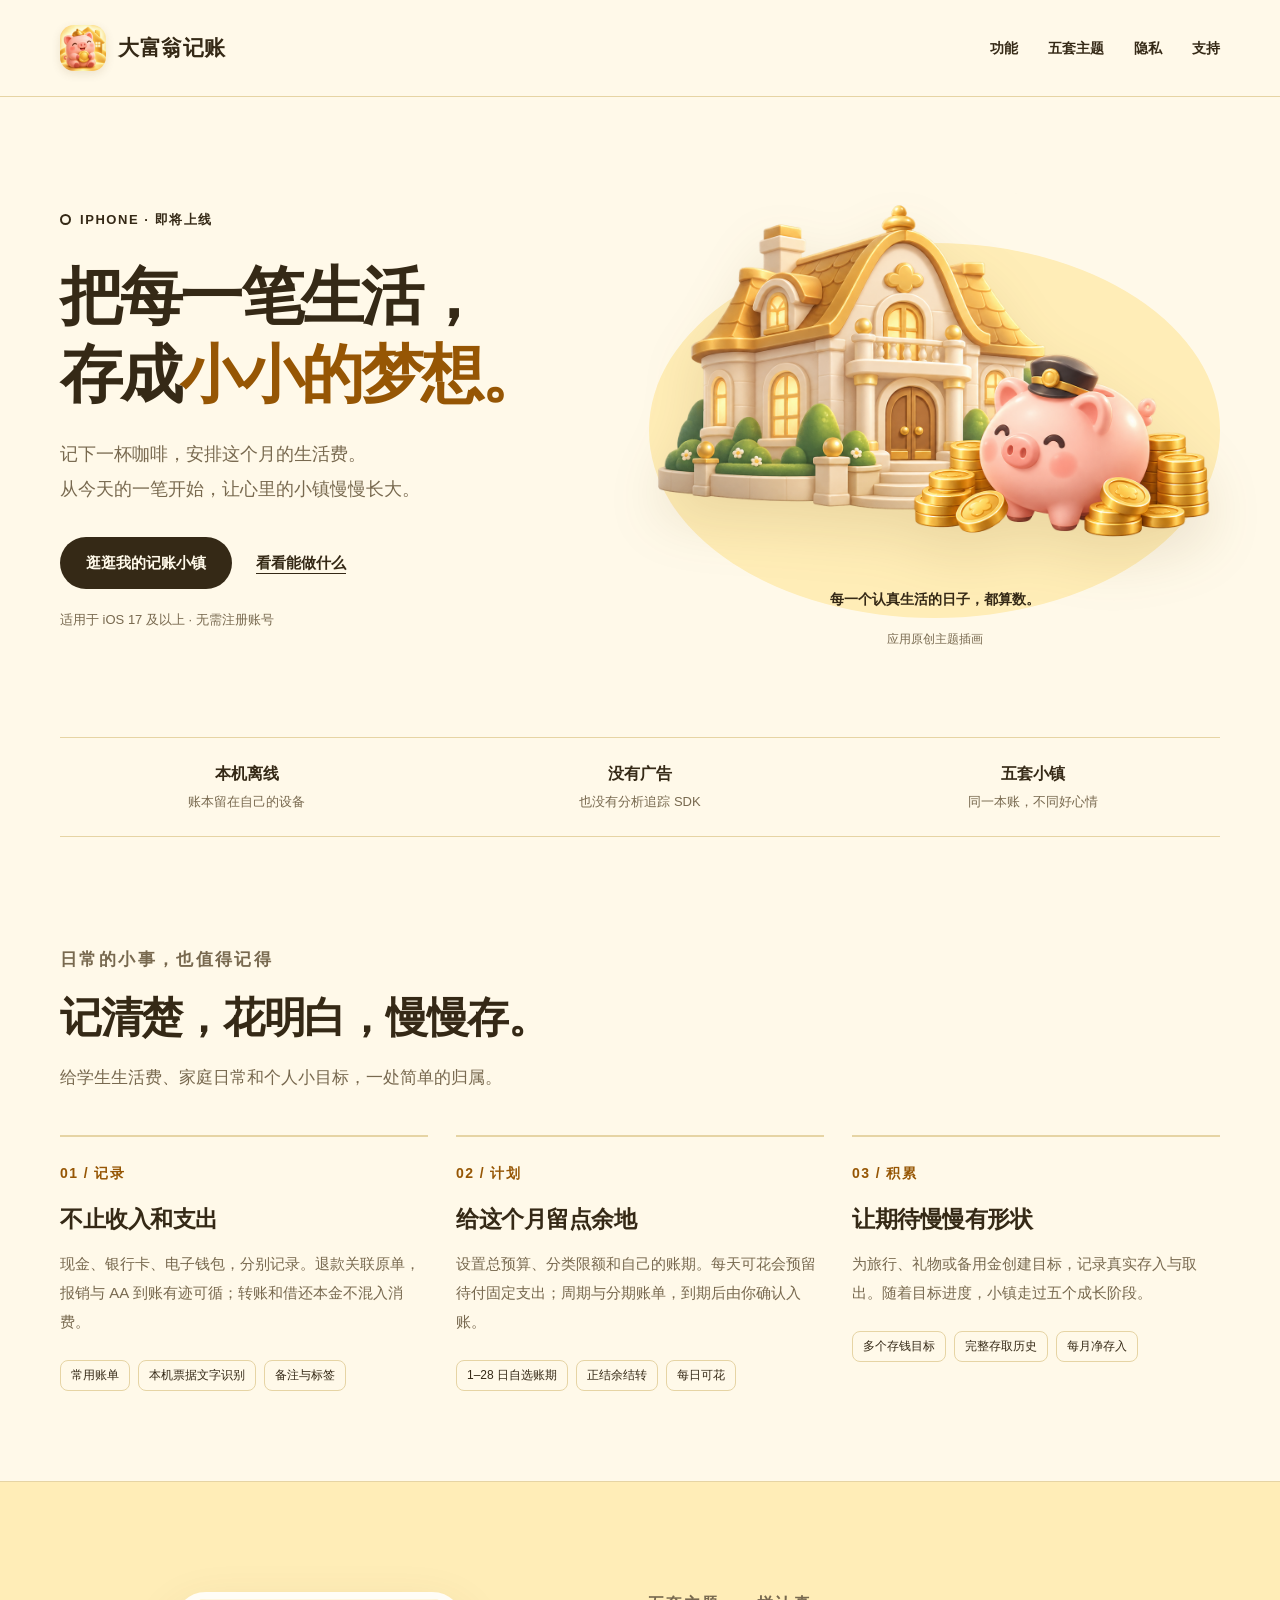
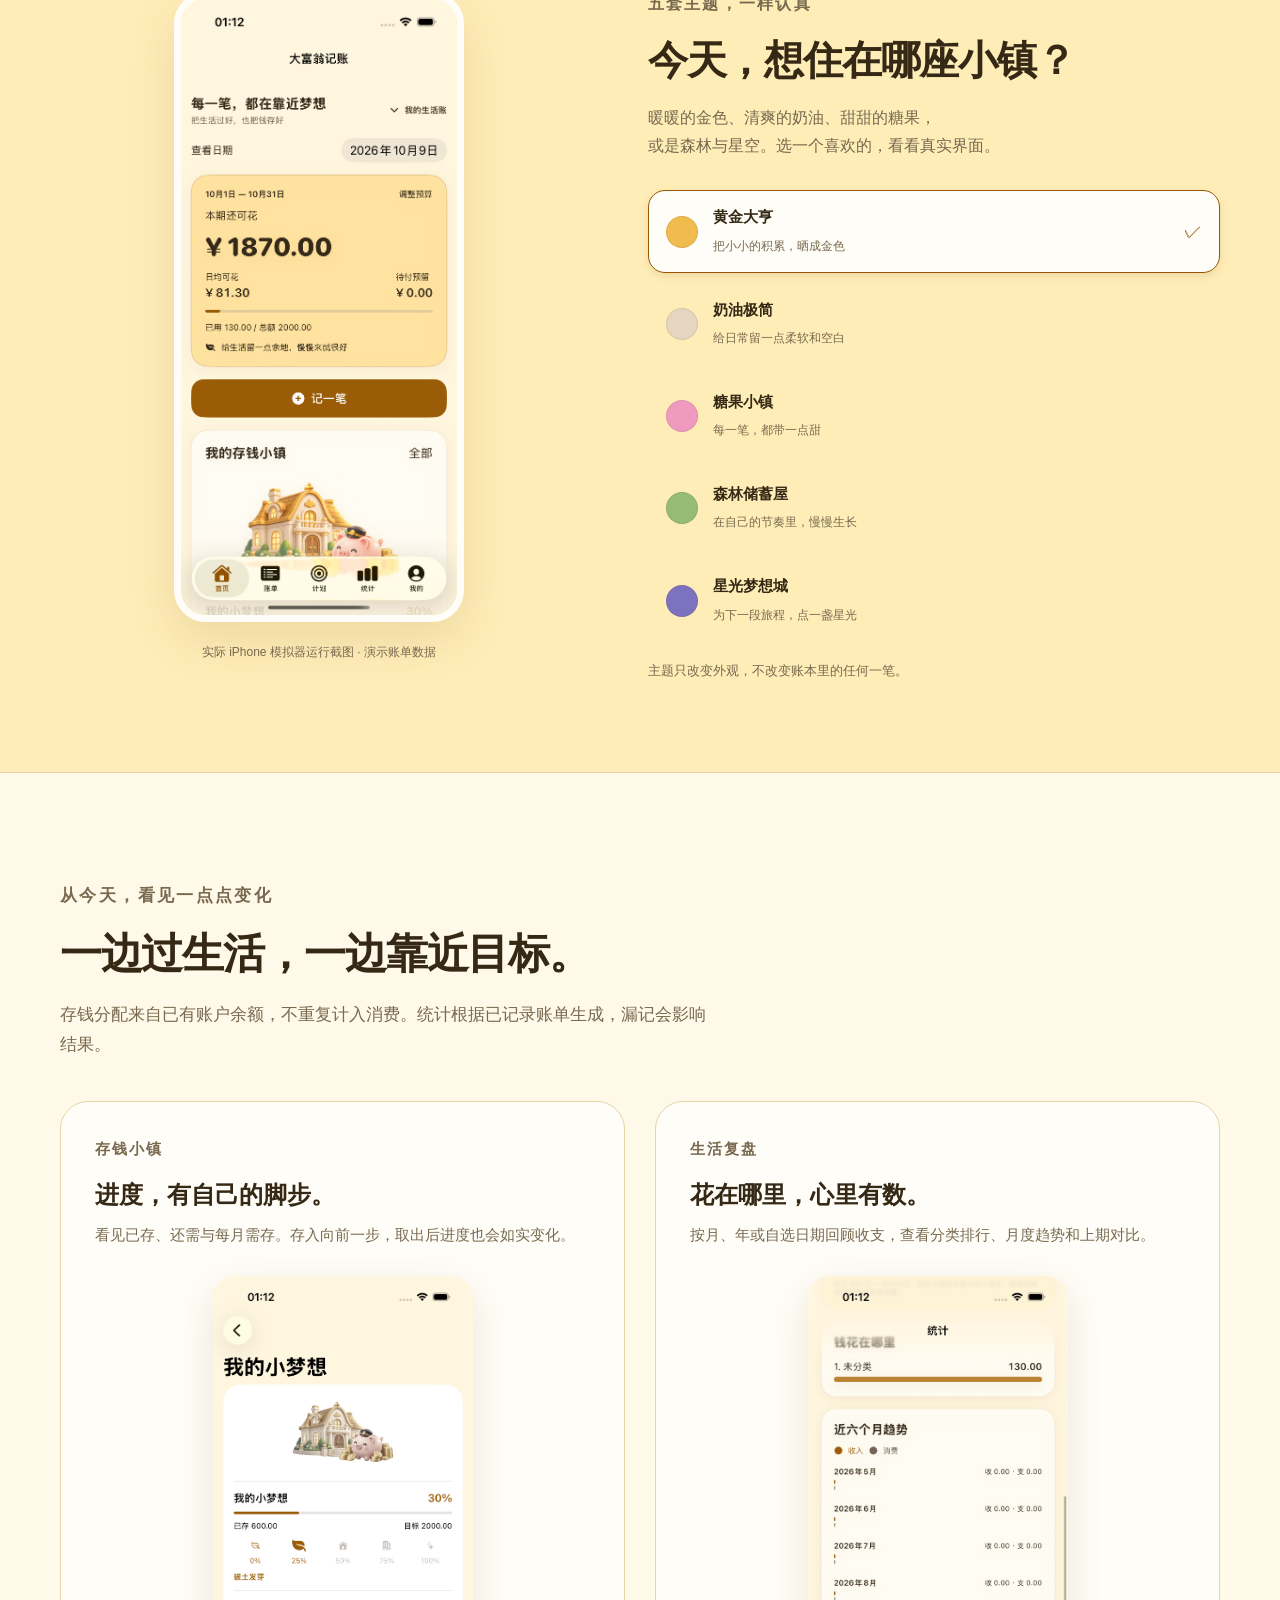
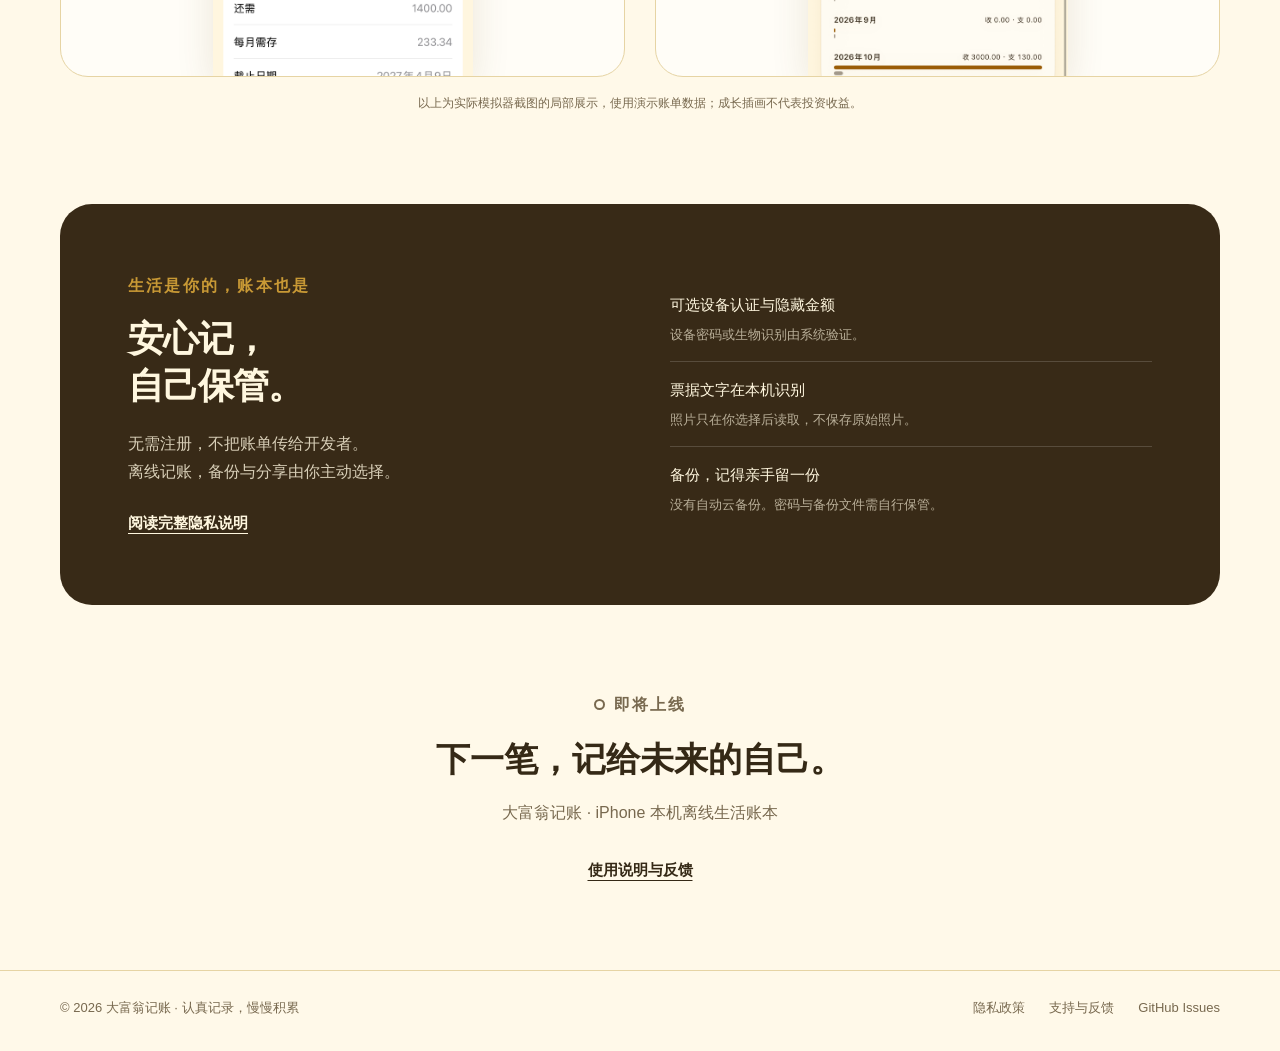
==== index.html @ 5c7a528d "发布大富翁记账产品、隐私和支持页面" ====
<!doctype html>
<html lang="zh-CN" data-theme="gold">
<head>
  <meta charset="utf-8"><meta name="viewport" content="width=device-width,initial-scale=1">
  <title>大富翁记账 · 把生活存成小小的梦想</title>
  <meta name="description" content="大富翁记账是一款本机离线的 iPhone 生活记账应用。记录收支、安排预算、积累存钱目标，用五套原创小镇主题陪伴日常。即将上线。">
  <meta name="theme-color" content="#fff9e9"><meta name="referrer" content="strict-origin-when-cross-origin">
  <link rel="icon" type="image/png" href="assets/icon.png"><link rel="apple-touch-icon" href="assets/icon.png">
  <link rel="stylesheet" href="assets/site.css"><script defer src="assets/theme.js"></script>
</head>
<body>
<a class="skip" href="#main">跳到主要内容</a>
<header class="site-header"><div class="wrap nav"><a class="brand" href="index.html" aria-label="大富翁记账首页"><img src="assets/icon.png" alt="" width="46" height="46">大富翁记账</a><nav aria-label="主导航"><a class="desktop-nav" href="#features">功能</a><a href="#themes">五套主题</a><a href="privacy.html">隐私</a><a href="support.html">支持</a></nav></div></header>
<main id="main">
  <div class="wrap">
    <section class="hero" aria-labelledby="hero-title">
      <div><p class="release">iPhone · 即将上线</p><h1 id="hero-title">把每一笔生活，<br>存成<span>小小的梦想。</span></h1><p class="hero-lead">记下一杯咖啡，安排这个月的生活费。<br>从今天的一笔开始，让心里的小镇慢慢长大。</p><div class="hero-actions"><a class="pill-link" href="#themes">逛逛我的记账小镇</a><a class="text-link" href="#features">看看能做什么</a></div><p class="availability">适用于 iOS 17 及以上 · 无需注册账号</p></div>
      <div class="hero-art"><img id="hero-artwork" src="assets/art-gold.png" alt="黄金大亨原创小镇与存钱吉祥物插画" width="1536" height="1024" fetchpriority="high"><p class="hero-note">每一个认真生活的日子，都算数。</p><p class="art-label">应用原创主题插画</p></div>
    </section>
    <div class="trust-strip" aria-label="产品特点"><div><strong>本机离线</strong><span>账本留在自己的设备</span></div><div><strong>没有广告</strong><span>也没有分析追踪 SDK</span></div><div><strong>五套小镇</strong><span>同一本账，不同好心情</span></div></div>
    <section class="section" id="features" aria-labelledby="features-title">
      <div class="section-head"><p class="eyebrow">日常的小事，也值得记得</p><h2 id="features-title">记清楚，花明白，慢慢存。</h2><p>给学生生活费、家庭日常和个人小目标，一处简单的归属。</p></div>
      <div class="feature-grid">
        <article class="feature"><span class="feature-num">01 / 记录</span><h3>不止收入和支出</h3><p>现金、银行卡、电子钱包，分别记录。退款关联原单，报销与 AA 到账有迹可循；转账和借还本金不混入消费。</p><div class="feature-tags"><span>常用账单</span><span>本机票据文字识别</span><span>备注与标签</span></div></article>
        <article class="feature"><span class="feature-num">02 / 计划</span><h3>给这个月留点余地</h3><p>设置总预算、分类限额和自己的账期。每天可花会预留待付固定支出；周期与分期账单，到期后由你确认入账。</p><div class="feature-tags"><span>1–28 日自选账期</span><span>正结余结转</span><span>每日可花</span></div></article>
        <article class="feature"><span class="feature-num">03 / 积累</span><h3>让期待慢慢有形状</h3><p>为旅行、礼物或备用金创建目标，记录真实存入与取出。随着目标进度，小镇走过五个成长阶段。</p><div class="feature-tags"><span>多个存钱目标</span><span>完整存取历史</span><span>每月净存入</span></div></article>
      </div>
    </section>
  </div>
  <section class="section theme-section" id="themes" aria-labelledby="themes-title">
    <div class="wrap theme-layout">
      <figure class="phone-stage"><img id="theme-screenshot" src="assets/home-gold.png" alt="黄金大亨主题首页，实际 iPhone 模拟器截图，使用演示账单数据" width="1206" height="2622" loading="lazy"><figcaption>实际 iPhone 模拟器运行截图 · 演示账单数据</figcaption></figure>
      <div class="theme-copy"><p class="eyebrow">五套主题，一样认真</p><h2 id="themes-title">今天，想住在哪座小镇？</h2><p>暖暖的金色、清爽的奶油、甜甜的糖果，<br>或是森林与星空。选一个喜欢的，看看真实界面。</p>
        <div class="theme-picker" role="group" aria-label="选择网站配色和应用主题截图">
          <button class="theme-button" type="button" data-theme-choice="gold" aria-pressed="true"><span class="swatch" style="background:#efbc4d"></span><span><b>黄金大亨</b><small>把小小的积累，晒成金色</small></span><span class="theme-check" aria-hidden="true">✓</span></button>
          <button class="theme-button" type="button" data-theme-choice="cream" aria-pressed="false"><span class="swatch" style="background:#e6d6c1"></span><span><b>奶油极简</b><small>给日常留一点柔软和空白</small></span><span class="theme-check" aria-hidden="true">✓</span></button>
          <button class="theme-button" type="button" data-theme-choice="candy" aria-pressed="false"><span class="swatch" style="background:#ef9bbf"></span><span><b>糖果小镇</b><small>每一笔，都带一点甜</small></span><span class="theme-check" aria-hidden="true">✓</span></button>
          <button class="theme-button" type="button" data-theme-choice="forest" aria-pressed="false"><span class="swatch" style="background:#96bb72"></span><span><b>森林储蓄屋</b><small>在自己的节奏里，慢慢生长</small></span><span class="theme-check" aria-hidden="true">✓</span></button>
          <button class="theme-button" type="button" data-theme-choice="star" aria-pressed="false"><span class="swatch" style="background:#7c72bf"></span><span><b>星光梦想城</b><small>为下一段旅程，点一盏星光</small></span><span class="theme-check" aria-hidden="true">✓</span></button>
        </div><p class="theme-footnote">主题只改变外观，不改变账本里的任何一笔。</p><p class="sr-only" id="theme-status" role="status" aria-live="polite"></p>
      </div>
    </div>
  </section>
  <div class="wrap">
    <section class="section" aria-labelledby="everyday-title"><div class="section-head"><p class="eyebrow">从今天，看见一点点变化</p><h2 id="everyday-title">一边过生活，一边靠近目标。</h2><p>存钱分配来自已有账户余额，不重复计入消费。统计根据已记录账单生成，漏记会影响结果。</p></div><div class="journey-grid">
      <article class="journey"><p class="eyebrow">存钱小镇</p><h3>进度，有自己的脚步。</h3><p>看见已存、还需与每月需存。存入向前一步，取出后进度也会如实变化。</p><img src="assets/goal-progress.png" alt="存钱目标详情实际运行截图，展示梦想小镇进度与存取入口，使用演示数据" width="1206" height="2622" loading="lazy"></article>
      <article class="journey"><p class="eyebrow">生活复盘</p><h3>花在哪里，心里有数。</h3><p>按月、年或自选日期回顾收支，查看分类排行、月度趋势和上期对比。</p><img src="assets/statistics.png" alt="统计页面实际运行截图，展示收支结余、分类排行与月度趋势，使用演示数据" width="1206" height="2622" loading="lazy"></article>
    </div><p class="screenshot-caption">以上为实际模拟器截图的局部展示，使用演示账单数据；成长插画不代表投资收益。</p></section>
    <section class="privacy-band" aria-labelledby="privacy-title"><div><p class="eyebrow">生活是你的，账本也是</p><h2 id="privacy-title">安心记，<br>自己保管。</h2><p style="margin-top:20px">无需注册，不把账单传给开发者。<br>离线记账，备份与分享由你主动选择。</p><a class="text-link" href="privacy.html">阅读完整隐私说明</a></div><ul class="small-list"><li>可选设备认证与隐藏金额<span>设备密码或生物识别由系统验证。</span></li><li>票据文字在本机识别<span>照片只在你选择后读取，不保存原始照片。</span></li><li>备份，记得亲手留一份<span>没有自动云备份。密码与备份文件需自行保管。</span></li></ul></section>
    <section class="closing" aria-labelledby="closing-title"><p class="release">即将上线</p><h2 id="closing-title">下一笔，记给未来的自己。</h2><p>大富翁记账 · iPhone 本机离线生活账本</p><div class="hero-actions" style="justify-content:center"><a class="text-link" href="support.html">使用说明与反馈</a></div></section>
  </div>
</main>
<footer class="footer"><div class="wrap footer-inner"><p>© 2026 大富翁记账 · 认真记录，慢慢积累</p><div class="footer-links"><a href="privacy.html">隐私政策</a><a href="support.html">支持与反馈</a><a href="https://github.com/Jacky-LinPeng/wealth-ledger-pages/issues" rel="noopener noreferrer">GitHub Issues</a></div></div></footer>
</body></html>
---- assets/site.css ----
:root{--bg:#fff9e9;--paper:#fffdf7;--ink:#352916;--muted:#78694f;--accent:#965604;--bright:#edb53d;--wash:#ffedb7;--line:#e6d4a4;--deep:#382a17;--deep-ink:#fff7df;--shadow:rgba(96,63,6,.12);color-scheme:light}
:root[data-theme=cream]{--bg:#f7f3ed;--paper:#fffefb;--ink:#382b22;--muted:#75685f;--accent:#9e512d;--bright:#d5a17e;--wash:#efe3d5;--line:#dfd0bf;--deep:#3c2f26;--deep-ink:#fff8ed;--shadow:rgba(81,57,39,.12)}
:root[data-theme=candy]{--bg:#fff0f6;--paper:#fffafd;--ink:#482636;--muted:#855870;--accent:#af2a61;--bright:#e17ca8;--wash:#fad8e9;--line:#eeb6d0;--deep:#51243c;--deep-ink:#fff2f8;--shadow:rgba(141,30,90,.11)}
:root[data-theme=forest]{--bg:#eff5e8;--paper:#fcfff7;--ink:#253e2b;--muted:#60755e;--accent:#2d6c43;--bright:#8fba65;--wash:#dcecca;--line:#c5d7b3;--deep:#233e2b;--deep-ink:#f1fae8;--shadow:rgba(31,83,42,.12)}
:root[data-theme=star]{--bg:#101a37;--paper:#1c2b4d;--ink:#f4f1ff;--muted:#c0c6df;--accent:#c9bbff;--bright:#a18be7;--wash:#303e70;--line:#48577f;--deep:#080f25;--deep-ink:#f3efff;--shadow:rgba(0,0,0,.22);color-scheme:dark}
*{box-sizing:border-box}html{scroll-behavior:smooth;scroll-padding-top:110px}body{margin:0;background:var(--bg);color:var(--ink);font:16px/1.75 -apple-system,BlinkMacSystemFont,"PingFang SC","Hiragino Sans GB","Microsoft YaHei",sans-serif}a{color:inherit;text-decoration-thickness:1px;text-underline-offset:5px}button{font:inherit;color:inherit}img{max-width:100%;height:auto;display:block}button,a{touch-action:manipulation}button:focus-visible,a:focus-visible,summary:focus-visible{outline:3px solid var(--accent);outline-offset:5px}h1,h2,h3,p{margin:0}h1,h2,h3{line-height:1.3}p+p{margin-top:16px}::selection{background:var(--wash)}.wrap{width:min(1160px,calc(100% - 64px));margin:auto}.skip{position:fixed;top:-100px;left:16px;z-index:10;background:var(--paper);padding:12px}.skip:focus{top:10px}.site-header{position:relative;z-index:5;border-bottom:1px solid var(--line)}.nav{min-height:96px;display:flex;align-items:center;justify-content:space-between;gap:24px}.brand{display:flex;align-items:center;gap:12px;text-decoration:none;font-size:21px;font-weight:850;letter-spacing:.025em}.brand img{width:46px;height:46px;border-radius:14px;box-shadow:0 3px 10px var(--shadow)}nav{display:flex;gap:30px;align-items:center;font-size:14px;font-weight:650}nav a{text-decoration:none}nav a:hover,nav a[aria-current=page]{color:var(--accent)}.release{font-size:13px;letter-spacing:.12em;text-transform:uppercase;display:inline-flex;align-items:center;gap:9px;font-weight:750}.release:before{content:"";height:7px;width:7px;display:block;border:2px solid currentColor;border-radius:50%}.eyebrow{font-size:13px;letter-spacing:.14em;font-weight:800;color:var(--accent);margin-bottom:16px}.hero{display:grid;grid-template-columns:1.05fr 1.05fr;align-items:center;min-height:640px;padding:70px 0 66px;gap:18px}.hero h1{font-size:clamp(40px,4.9vw,64px);font-weight:900;letter-spacing:-.045em;line-height:1.23;margin:24px 0}.hero h1 span{color:var(--accent)}.hero-lead{max-width:465px;font-size:18px;line-height:1.95;color:var(--muted)}.hero-actions{display:flex;align-items:center;flex-wrap:wrap;gap:24px;margin-top:30px}.pill-link{display:inline-flex;justify-content:center;align-items:center;min-height:52px;padding:12px 26px;border-radius:30px;background:var(--ink);color:var(--bg);text-decoration:none;font-size:15px;font-weight:700}.text-link{font-size:15px;font-weight:650}.availability{font-size:13px;color:var(--muted);margin-top:20px}.hero-art{position:relative;isolation:isolate}.hero-art:before{content:"";position:absolute;z-index:-1;inset:12% 0 7%;border-radius:50%;background:var(--wash)}.hero-art img{width:100%;aspect-ratio:3/2;object-fit:contain;filter:drop-shadow(0 22px 24px var(--shadow));transform:scale(1.12)}.art-label{text-align:center;color:var(--muted);font-size:12px;margin-top:18px}.hero-note{font-size:14px;font-weight:750;text-align:center;margin-top:18px}.trust-strip{display:grid;grid-template-columns:repeat(3,1fr);border-top:1px solid var(--line);border-bottom:1px solid var(--line);padding:22px 0;text-align:center;gap:20px}.trust-strip strong{font-size:16px;font-weight:750}.trust-strip span{display:block;color:var(--muted);font-size:13px;margin-top:3px}.section{padding:90px 0}.section-head{max-width:730px;margin-bottom:42px}.section-head h2{font-size:clamp(30px,3.4vw,42px);letter-spacing:-.03em;font-weight:850}.section-head p{margin-top:18px;color:var(--muted);max-width:660px;font-size:17px}.feature-grid{display:grid;grid-template-columns:repeat(3,1fr);gap:28px}.feature{padding-top:22px;border-top:2px solid var(--line)}.feature-num{font-size:14px;color:var(--accent);font-weight:750;letter-spacing:.1em}.feature h3{font-size:23px;margin:18px 0 14px;letter-spacing:-.02em}.feature p{color:var(--muted);font-size:15px;line-height:1.95}.feature-tags{margin-top:24px;display:flex;gap:8px;flex-wrap:wrap}.feature-tags span{border:1px solid var(--line);padding:4px 10px;border-radius:8px;font-size:12px}.theme-section{background:var(--wash);border-top:1px solid var(--line);border-bottom:1px solid var(--line)}.theme-layout{display:grid;grid-template-columns:.95fr 1.05fr;gap:70px;align-items:center}.phone-stage{margin:0;text-align:center;position:relative}.phone-stage img{width:290px;margin:auto;border-radius:32px;box-shadow:0 18px 50px var(--shadow);border:7px solid var(--paper);aspect-ratio:402/874;object-fit:cover}.phone-stage figcaption{font-size:12px;margin-top:20px;color:var(--muted)}.theme-copy h2{font-size:clamp(30px,3.2vw,40px);letter-spacing:-.03em}.theme-copy>p{color:var(--muted);font-size:16px;margin-top:18px}.theme-picker{display:flex;flex-direction:column;gap:10px;margin-top:30px}.theme-button{display:flex;align-items:center;gap:15px;border:1px solid transparent;background:transparent;padding:13px 17px;width:100%;border-radius:17px;text-align:left;cursor:pointer;min-height:64px}.theme-button:hover{background:var(--paper)}.theme-button[aria-pressed=true]{border-color:var(--accent);background:var(--paper);box-shadow:0 3px 8px var(--shadow)}.swatch{height:32px;width:32px;border-radius:50%;flex:none;border:1px solid rgba(100,70,30,.12)}.theme-button b{font-size:15px;display:block}.theme-button small{font-size:12px;color:var(--muted)}.theme-check{margin-left:auto;visibility:hidden;color:var(--accent);font-size:18px}.theme-button[aria-pressed=true] .theme-check{visibility:visible}.theme-footnote{font-size:13px!important}.journey-grid{display:grid;grid-template-columns:1fr 1fr;gap:30px}.journey{background:var(--paper);border:1px solid var(--line);border-radius:28px;overflow:hidden;padding:34px 34px 0}.journey h3{font-size:24px;margin:12px 0}.journey p{color:var(--muted);font-size:15px}.journey img{width:260px;margin:28px auto 0;max-height:400px;object-fit:cover;object-position:top;border-radius:22px 22px 0 0;box-shadow:0 12px 38px var(--shadow)}.screenshot-caption{font-size:12px;color:var(--muted);margin-top:16px;text-align:center}.privacy-band{background:var(--deep);color:var(--deep-ink);padding:68px;border-radius:32px;display:grid;grid-template-columns:1fr 1fr;gap:60px;align-items:center}.privacy-band .eyebrow{color:var(--bright)}.privacy-band h2{font-size:36px;letter-spacing:-.03em}.privacy-band p{opacity:.8;font-size:16px}.privacy-band .text-link{display:inline-block;margin-top:24px}.small-list{padding:0;margin:0;list-style:none}.small-list li{padding:15px 0;border-bottom:1px solid rgba(255,255,255,.16);font-size:15px}.small-list li:last-child{border-bottom:0}.small-list span{opacity:.65;font-size:13px;display:block;margin-top:5px}.closing{padding:86px 0;text-align:center}.closing h2{font-size:34px;font-weight:850;margin:18px 0}.closing p{color:var(--muted);font-size:16px}.footer{border-top:1px solid var(--line);padding:26px 0 32px;font-size:13px;color:var(--muted)}.footer-inner{display:flex;justify-content:space-between;align-items:center;gap:20px}.footer-links{display:flex;gap:24px;flex-wrap:wrap}.footer a{text-decoration:none}.doc-hero{padding:66px 0 45px;border-bottom:1px solid var(--line)}.doc-hero h1{font-size:clamp(36px,5vw,54px);letter-spacing:-.04em;margin-bottom:18px}.doc-hero .intro{font-size:18px;max-width:770px;color:var(--muted)}.date{font-size:13px;color:var(--muted);margin-top:24px}.doc-layout{display:grid;grid-template-columns:220px 1fr;gap:70px;align-items:start;padding:48px 0 90px}.toc{position:sticky;top:32px;display:flex;flex-direction:column;gap:10px;font-size:14px}.toc a{text-decoration:none;color:var(--muted);padding:4px 0}.toc a:hover{color:var(--accent)}.document{max-width:790px}.document section+section{margin-top:42px}.document h2{font-size:24px;margin-bottom:16px}.document h3{font-size:18px;margin:24px 0 12px}.document p,.document li{font-size:16px;line-height:1.95;color:var(--muted)}.document strong{color:var(--ink);font-weight:700}.document ul,.document ol{padding-left:1.4em}.notice{background:var(--wash);border-left:3px solid var(--accent);padding:22px 26px;border-radius:0 16px 16px 0;margin-bottom:34px}.notice p{color:var(--ink)}.permission-table{width:100%;border-collapse:collapse;font-size:14px}.permission-table th,.permission-table td{text-align:left;vertical-align:top;padding:15px 13px;border-bottom:1px solid var(--line)}.permission-table th{font-weight:750;background:var(--wash)}.permission-table td{color:var(--muted)}.support-layout{display:grid;grid-template-columns:1.2fr .8fr;gap:44px;padding:50px 0 90px;align-items:start}.faq h2{font-size:25px;margin-bottom:24px}details{border-bottom:1px solid var(--line)}summary{list-style:none;font-size:17px;font-weight:700;cursor:pointer;padding:22px 36px 22px 0;position:relative;line-height:1.6}summary::-webkit-details-marker{display:none}summary:after{content:"+";position:absolute;right:5px;top:20px;font-size:22px;color:var(--accent)}details[open] summary:after{content:"−"}details p{font-size:15px;color:var(--muted);padding-bottom:22px}details ul{font-size:15px;color:var(--muted);padding:0 0 20px 20px}.support-card{padding:30px;background:var(--paper);border:1px solid var(--line);border-radius:24px;position:sticky;top:30px}.support-card h2{font-size:24px;margin-bottom:16px}.support-card p,.support-card li{font-size:15px;color:var(--muted)}.support-card ul{padding-left:20px;margin:20px 0}.support-card .pill-link{margin-top:8px;width:100%}.support-card .privacy-warning{background:var(--wash);color:var(--ink);border-radius:12px;padding:16px;font-size:14px;margin-top:22px}.support-card .minor{font-size:12px;margin-top:15px}.sr-only{position:absolute;width:1px;height:1px;margin:-1px;padding:0;overflow:hidden;clip:rect(0,0,0,0);white-space:nowrap;border:0}
@media(min-width:1500px){.hero{min-height:700px}.hero-art img{transform:scale(1.2)}}
@media(max-width:900px){.wrap{width:min(760px,calc(100% - 40px))}.nav{min-height:82px}.brand{font-size:18px}.brand img{width:40px;height:40px}nav{gap:20px;font-size:13px}.hero{padding:52px 0;gap:5px;min-height:540px}.hero h1{font-size:42px}.hero-lead{font-size:16px}.hero-art img{transform:scale(1.06)}.feature-grid{gap:22px}.feature h3{font-size:21px}.theme-layout{gap:35px}.phone-stage img{width:260px}.section{padding:64px 0}.journey{padding:26px 24px 0}.privacy-band{padding:40px;gap:35px}.privacy-band h2{font-size:31px}.doc-layout{grid-template-columns:160px 1fr;gap:35px}.support-layout{grid-template-columns:1fr .9fr;gap:30px}.support-card{padding:24px}.footer-inner{align-items:flex-start}}
@media(max-width:640px){.wrap{width:calc(100% - 36px)}.nav{min-height:76px;gap:12px;flex-wrap:wrap;padding:14px 0}.brand{font-size:17px}.brand img{width:36px;height:36px;border-radius:11px}nav{gap:16px;font-size:13px}nav .desktop-nav{display:none}.hero{grid-template-columns:1fr;padding:42px 0 28px;text-align:center;gap:28px;min-height:0}.hero .release{font-size:12px}.hero h1{font-size:42px;line-height:1.28;margin:20px 0}.hero-lead{margin:auto;font-size:16px;max-width:350px}.hero-actions{justify-content:center;gap:22px;margin-top:25px}.hero-art{width:100%;max-width:480px;margin:auto}.hero-art img{transform:none}.hero-note{margin-top:8px}.art-label{margin-top:8px}.trust-strip{gap:10px;padding:20px 0}.trust-strip strong{font-size:14px}.trust-strip span{font-size:12px}.section-head{margin-bottom:30px}.section-head h2{font-size:29px}.section-head p{font-size:16px}.feature-grid{grid-template-columns:1fr;gap:30px}.feature{padding-top:20px}.feature h3{margin:12px 0;font-size:23px}.feature-tags{margin-top:16px}.theme-layout{grid-template-columns:1fr;gap:35px}.theme-copy{grid-row:1}.theme-copy h2{font-size:30px}.theme-picker{display:grid;grid-template-columns:1fr 1fr;gap:10px;margin-top:23px}.theme-button{padding:11px 10px;gap:9px;min-height:64px}.theme-button b{font-size:13px}.theme-button small{font-size:12px;display:none}.theme-check{display:none}.swatch{width:25px;height:25px}.theme-button:last-child{grid-column:1/-1}.theme-button:last-child small{display:block}.phone-stage img{width:265px}.journey-grid{grid-template-columns:1fr;gap:24px}.journey img{max-height:350px}.privacy-band{padding:30px 25px;border-radius:24px;grid-template-columns:1fr;gap:25px}.privacy-band h2{font-size:30px}.closing{padding:62px 0}.closing h2{font-size:28px}.footer-inner{flex-direction:column;align-items:center;text-align:center;gap:14px}.footer-links{justify-content:center;gap:22px}.doc-hero{padding:40px 0 30px}.doc-hero h1{font-size:38px}.doc-hero .intro{font-size:16px}.doc-layout{display:block;padding:28px 0 60px}.toc{position:static;display:flex;flex-direction:row;flex-wrap:wrap;gap:5px 18px;margin-bottom:32px;padding-bottom:24px;border-bottom:1px solid var(--line)}.document h2{font-size:22px}.document p,.document li{font-size:15px}.notice{padding:18px 20px}.permission-table th,.permission-table td{padding:12px 8px;font-size:13px}.support-layout{display:flex;flex-direction:column-reverse;padding:30px 0 60px;gap:38px}.support-card{position:static;width:100%}.faq{width:100%}summary{font-size:16px}.support-card .pill-link{width:auto}}
@media(prefers-reduced-motion:reduce){html{scroll-behavior:auto}*{transition:none!important;animation:none!important}}
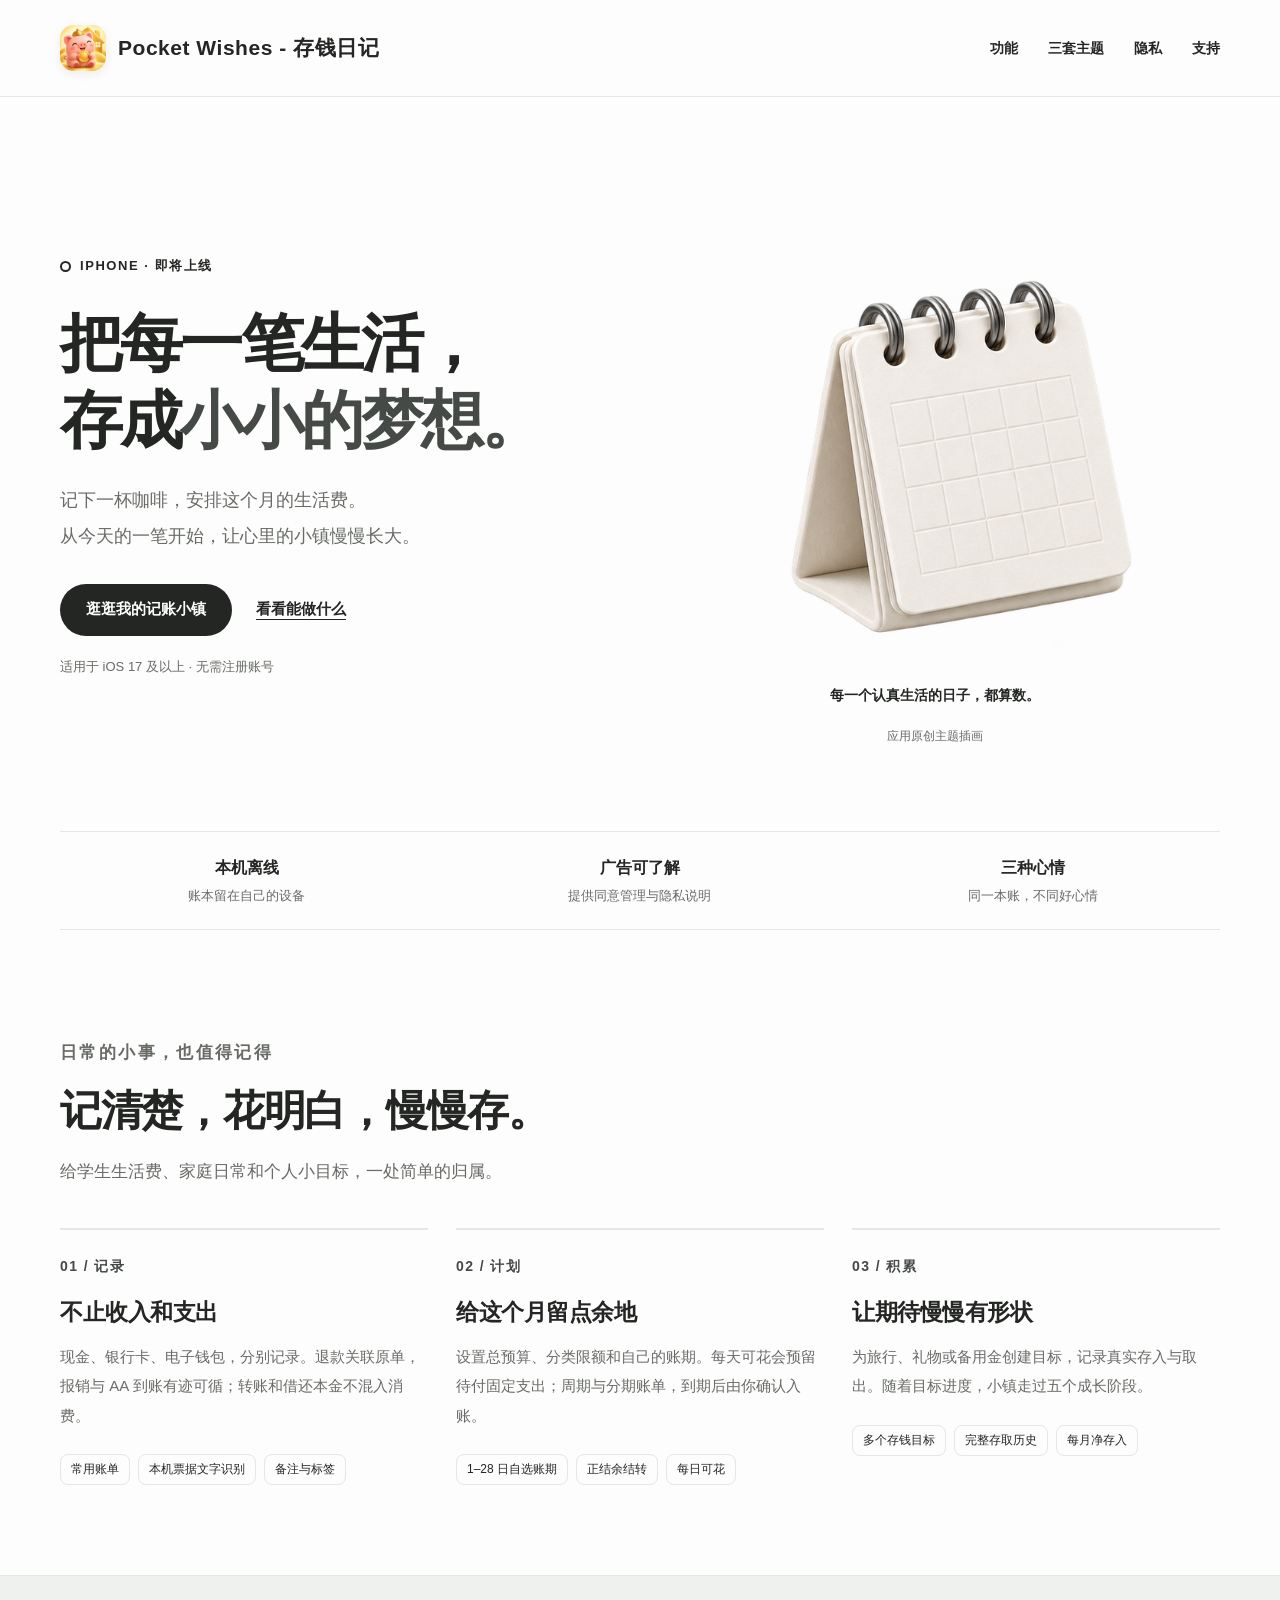
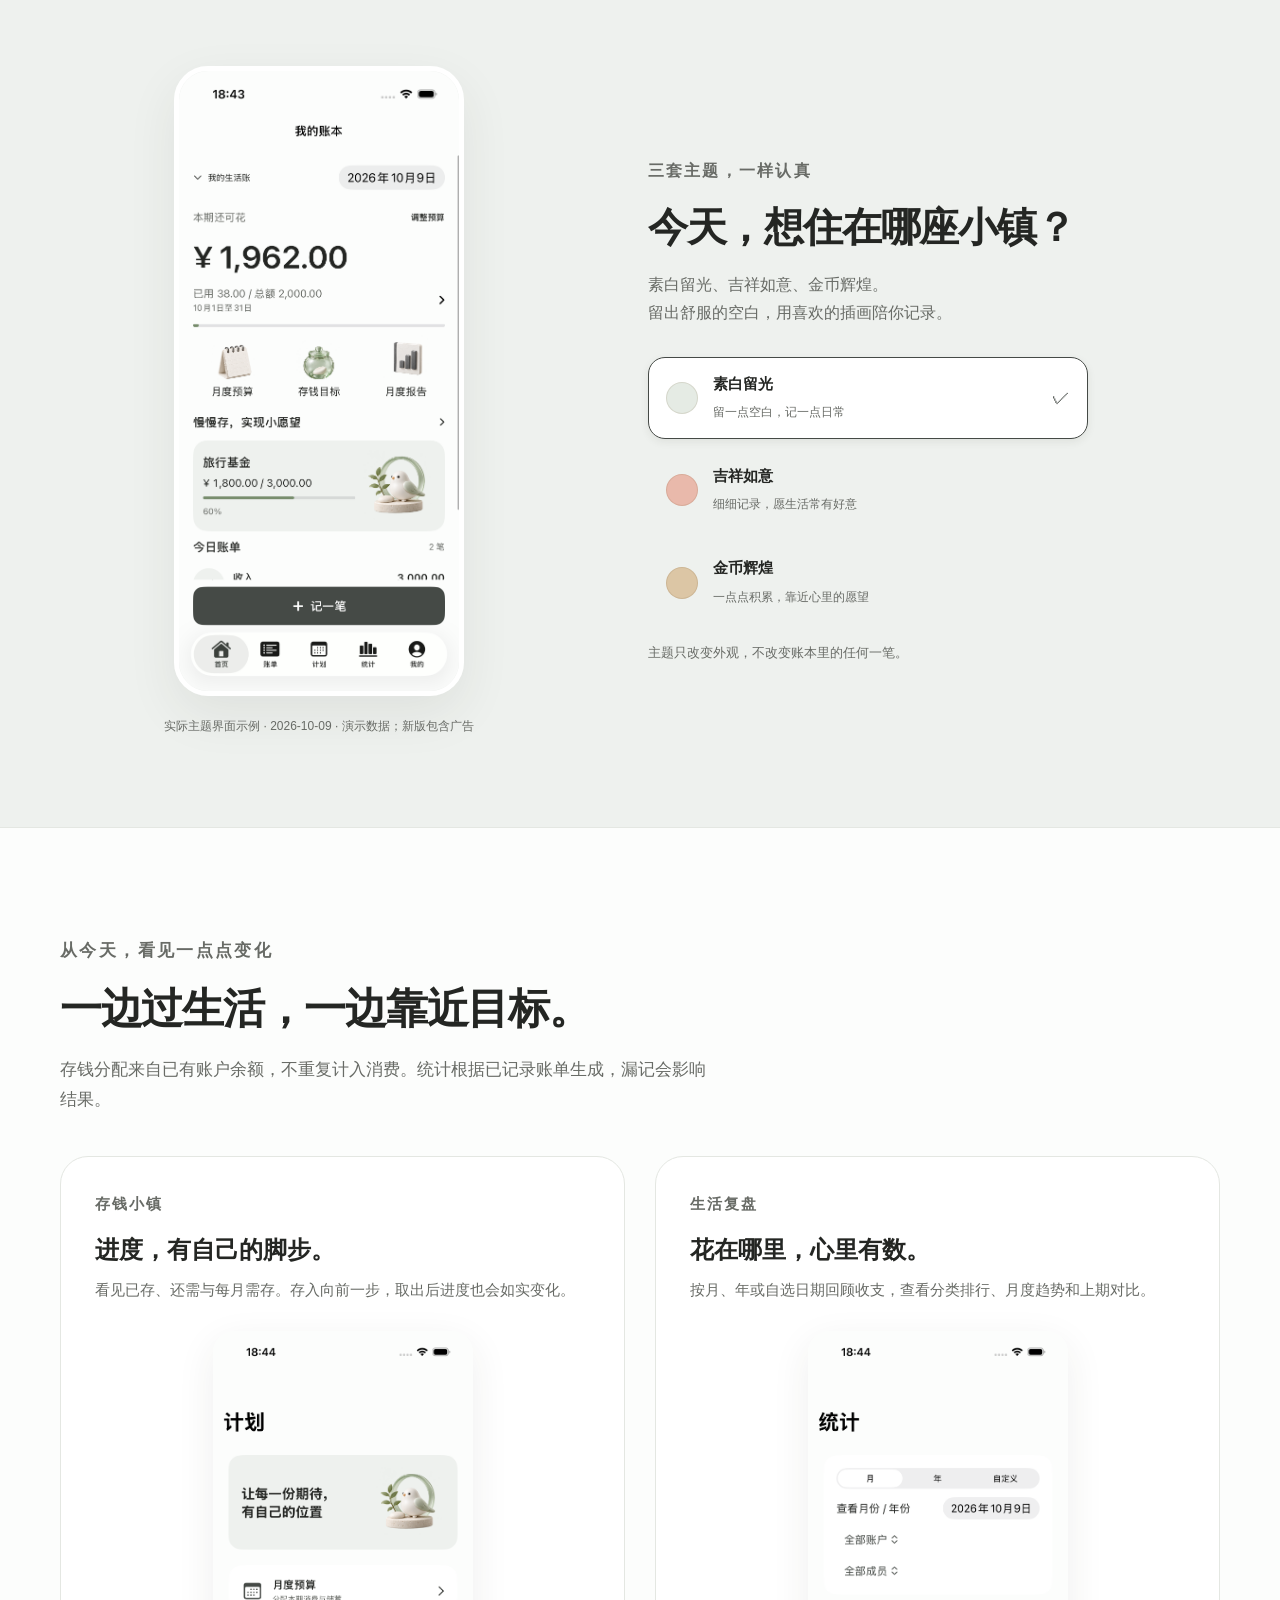
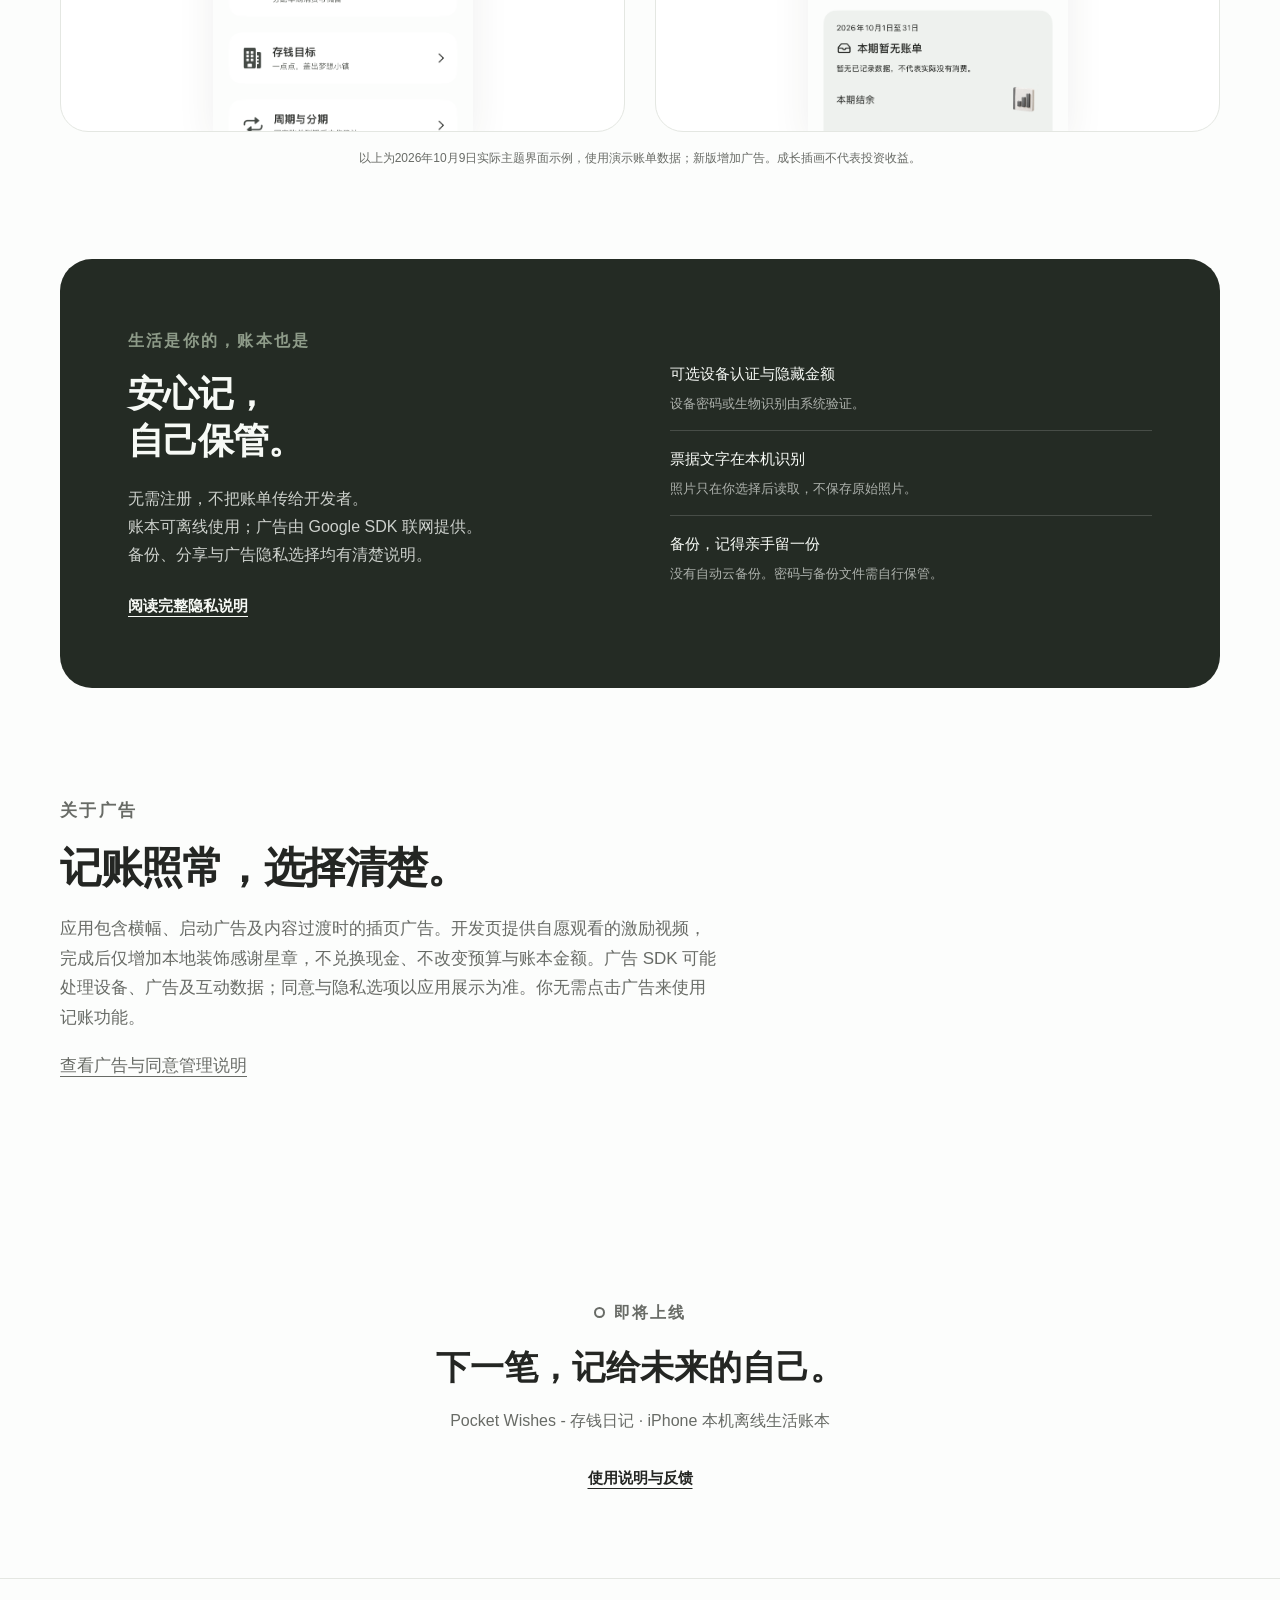
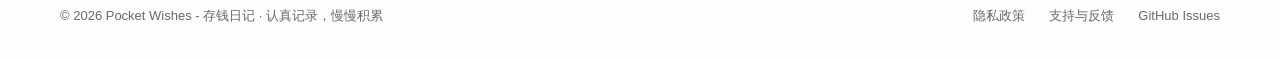
==== commit 9f40b41a: "Update Pocket Wishes branding, three themes and advertising privacy disclosures" ====
--- a/index.html
+++ b/index.html
@@ -1,23 +1,23 @@
 <!doctype html>
-<html lang="zh-CN" data-theme="gold">
+<html lang="zh-CN" data-theme="cream">
 <head>
   <meta charset="utf-8"><meta name="viewport" content="width=device-width,initial-scale=1">
-  <title>大富翁记账 · 把生活存成小小的梦想</title>
-  <meta name="description" content="大富翁记账是一款本机离线的 iPhone 生活记账应用。记录收支、安排预算、积累存钱目标，用五套原创小镇主题陪伴日常。即将上线。">
-  <meta name="theme-color" content="#fff9e9"><meta name="referrer" content="strict-origin-when-cross-origin">
+  <title>Pocket Wishes - 存钱日记 · 把生活存成小小的梦想</title>
+  <meta name="description" content="Pocket Wishes - 存钱日记是一款本机离线的 iPhone 生活记账应用。记录收支、安排预算、积累存钱目标，用三套精细插画主题陪伴日常。应用包含广告，账本保存在本机。即将上线。">
+  <meta name="theme-color" content="#fcfdfc"><meta name="referrer" content="strict-origin-when-cross-origin">
   <link rel="icon" type="image/png" href="assets/icon.png"><link rel="apple-touch-icon" href="assets/icon.png">
   <link rel="stylesheet" href="assets/site.css"><script defer src="assets/theme.js"></script>
 </head>
 <body>
 <a class="skip" href="#main">跳到主要内容</a>
-<header class="site-header"><div class="wrap nav"><a class="brand" href="index.html" aria-label="大富翁记账首页"><img src="assets/icon.png" alt="" width="46" height="46">大富翁记账</a><nav aria-label="主导航"><a class="desktop-nav" href="#features">功能</a><a href="#themes">五套主题</a><a href="privacy.html">隐私</a><a href="support.html">支持</a></nav></div></header>
+<header class="site-header"><div class="wrap nav"><a class="brand" href="index.html" aria-label="Pocket Wishes - 存钱日记首页"><img src="assets/icon.png" alt="" width="46" height="46">Pocket Wishes - 存钱日记</a><nav aria-label="主导航"><a class="desktop-nav" href="#features">功能</a><a href="#themes">三套主题</a><a href="privacy.html">隐私</a><a href="support.html">支持</a></nav></div></header>
 <main id="main">
   <div class="wrap">
     <section class="hero" aria-labelledby="hero-title">
       <div><p class="release">iPhone · 即将上线</p><h1 id="hero-title">把每一笔生活，<br>存成<span>小小的梦想。</span></h1><p class="hero-lead">记下一杯咖啡，安排这个月的生活费。<br>从今天的一笔开始，让心里的小镇慢慢长大。</p><div class="hero-actions"><a class="pill-link" href="#themes">逛逛我的记账小镇</a><a class="text-link" href="#features">看看能做什么</a></div><p class="availability">适用于 iOS 17 及以上 · 无需注册账号</p></div>
-      <div class="hero-art"><img id="hero-artwork" src="assets/art-gold.png" alt="黄金大亨原创小镇与存钱吉祥物插画" width="1536" height="1024" fetchpriority="high"><p class="hero-note">每一个认真生活的日子，都算数。</p><p class="art-label">应用原创主题插画</p></div>
+      <div class="hero-art"><div class="art-cell"><img id="hero-artwork" src="assets/v10-art-cream.png" alt="素白留光主题原创存钱插画" width="1536" height="1024" fetchpriority="high"></div><p class="hero-note">每一个认真生活的日子，都算数。</p><p class="art-label">应用原创主题插画</p></div>
     </section>
-    <div class="trust-strip" aria-label="产品特点"><div><strong>本机离线</strong><span>账本留在自己的设备</span></div><div><strong>没有广告</strong><span>也没有分析追踪 SDK</span></div><div><strong>五套小镇</strong><span>同一本账，不同好心情</span></div></div>
+    <div class="trust-strip" aria-label="产品特点"><div><strong>本机离线</strong><span>账本留在自己的设备</span></div><div><strong>广告可了解</strong><span>提供同意管理与隐私说明</span></div><div><strong>三种心情</strong><span>同一本账，不同好心情</span></div></div>
     <section class="section" id="features" aria-labelledby="features-title">
       <div class="section-head"><p class="eyebrow">日常的小事，也值得记得</p><h2 id="features-title">记清楚，花明白，慢慢存。</h2><p>给学生生活费、家庭日常和个人小目标，一处简单的归属。</p></div>
       <div class="feature-grid">
@@ -29,26 +29,24 @@
   </div>
   <section class="section theme-section" id="themes" aria-labelledby="themes-title">
     <div class="wrap theme-layout">
-      <figure class="phone-stage"><img id="theme-screenshot" src="assets/home-gold.png" alt="黄金大亨主题首页，实际 iPhone 模拟器截图，使用演示账单数据" width="1206" height="2622" loading="lazy"><figcaption>实际 iPhone 模拟器运行截图 · 演示账单数据</figcaption></figure>
-      <div class="theme-copy"><p class="eyebrow">五套主题，一样认真</p><h2 id="themes-title">今天，想住在哪座小镇？</h2><p>暖暖的金色、清爽的奶油、甜甜的糖果，<br>或是森林与星空。选一个喜欢的，看看真实界面。</p>
+      <figure class="phone-stage"><img id="theme-screenshot" src="assets/v10-home-cream.png" alt="素白留光主题首页，2026年10月9日实际模拟器截图，使用演示数据" width="1206" height="2622" loading="lazy"><figcaption>实际主题界面示例 · 2026-10-09 · 演示数据；新版包含广告</figcaption></figure>
+      <div class="theme-copy"><p class="eyebrow">三套主题，一样认真</p><h2 id="themes-title">今天，想住在哪座小镇？</h2><p>素白留光、吉祥如意、金币辉煌。<br>留出舒服的空白，用喜欢的插画陪你记录。</p>
         <div class="theme-picker" role="group" aria-label="选择网站配色和应用主题截图">
-          <button class="theme-button" type="button" data-theme-choice="gold" aria-pressed="true"><span class="swatch" style="background:#efbc4d"></span><span><b>黄金大亨</b><small>把小小的积累，晒成金色</small></span><span class="theme-check" aria-hidden="true">✓</span></button>
-          <button class="theme-button" type="button" data-theme-choice="cream" aria-pressed="false"><span class="swatch" style="background:#e6d6c1"></span><span><b>奶油极简</b><small>给日常留一点柔软和空白</small></span><span class="theme-check" aria-hidden="true">✓</span></button>
-          <button class="theme-button" type="button" data-theme-choice="candy" aria-pressed="false"><span class="swatch" style="background:#ef9bbf"></span><span><b>糖果小镇</b><small>每一笔，都带一点甜</small></span><span class="theme-check" aria-hidden="true">✓</span></button>
-          <button class="theme-button" type="button" data-theme-choice="forest" aria-pressed="false"><span class="swatch" style="background:#96bb72"></span><span><b>森林储蓄屋</b><small>在自己的节奏里，慢慢生长</small></span><span class="theme-check" aria-hidden="true">✓</span></button>
-          <button class="theme-button" type="button" data-theme-choice="star" aria-pressed="false"><span class="swatch" style="background:#7c72bf"></span><span><b>星光梦想城</b><small>为下一段旅程，点一盏星光</small></span><span class="theme-check" aria-hidden="true">✓</span></button>
+          <button class="theme-button" type="button" data-theme-choice="cream" aria-pressed="true"><span class="swatch" style="background:#e5ebe4"></span><span><b>素白留光</b><small>留一点空白，记一点日常</small></span><span class="theme-check" aria-hidden="true">✓</span></button>
+          <button class="theme-button" type="button" data-theme-choice="auspicious" aria-pressed="false"><span class="swatch" style="background:#e9b9ab"></span><span><b>吉祥如意</b><small>细细记录，愿生活常有好意</small></span><span class="theme-check" aria-hidden="true">✓</span></button>
+          <button class="theme-button" type="button" data-theme-choice="golden" aria-pressed="false"><span class="swatch" style="background:#dcc6a5"></span><span><b>金币辉煌</b><small>一点点积累，靠近心里的愿望</small></span><span class="theme-check" aria-hidden="true">✓</span></button>
         </div><p class="theme-footnote">主题只改变外观，不改变账本里的任何一笔。</p><p class="sr-only" id="theme-status" role="status" aria-live="polite"></p>
       </div>
     </div>
   </section>
   <div class="wrap">
     <section class="section" aria-labelledby="everyday-title"><div class="section-head"><p class="eyebrow">从今天，看见一点点变化</p><h2 id="everyday-title">一边过生活，一边靠近目标。</h2><p>存钱分配来自已有账户余额，不重复计入消费。统计根据已记录账单生成，漏记会影响结果。</p></div><div class="journey-grid">
-      <article class="journey"><p class="eyebrow">存钱小镇</p><h3>进度，有自己的脚步。</h3><p>看见已存、还需与每月需存。存入向前一步，取出后进度也会如实变化。</p><img src="assets/goal-progress.png" alt="存钱目标详情实际运行截图，展示梦想小镇进度与存取入口，使用演示数据" width="1206" height="2622" loading="lazy"></article>
-      <article class="journey"><p class="eyebrow">生活复盘</p><h3>花在哪里，心里有数。</h3><p>按月、年或自选日期回顾收支，查看分类排行、月度趋势和上期对比。</p><img src="assets/statistics.png" alt="统计页面实际运行截图，展示收支结余、分类排行与月度趋势，使用演示数据" width="1206" height="2622" loading="lazy"></article>
-    </div><p class="screenshot-caption">以上为实际模拟器截图的局部展示，使用演示账单数据；成长插画不代表投资收益。</p></section>
-    <section class="privacy-band" aria-labelledby="privacy-title"><div><p class="eyebrow">生活是你的，账本也是</p><h2 id="privacy-title">安心记，<br>自己保管。</h2><p style="margin-top:20px">无需注册，不把账单传给开发者。<br>离线记账，备份与分享由你主动选择。</p><a class="text-link" href="privacy.html">阅读完整隐私说明</a></div><ul class="small-list"><li>可选设备认证与隐藏金额<span>设备密码或生物识别由系统验证。</span></li><li>票据文字在本机识别<span>照片只在你选择后读取，不保存原始照片。</span></li><li>备份，记得亲手留一份<span>没有自动云备份。密码与备份文件需自行保管。</span></li></ul></section>
-    <section class="closing" aria-labelledby="closing-title"><p class="release">即将上线</p><h2 id="closing-title">下一笔，记给未来的自己。</h2><p>大富翁记账 · iPhone 本机离线生活账本</p><div class="hero-actions" style="justify-content:center"><a class="text-link" href="support.html">使用说明与反馈</a></div></section>
+      <article class="journey"><p class="eyebrow">存钱小镇</p><h3>进度，有自己的脚步。</h3><p>看见已存、还需与每月需存。存入向前一步，取出后进度也会如实变化。</p><img src="assets/v10-plans.png" alt="计划页实际运行截图，展示预算与存钱目标入口，使用演示数据" width="1206" height="2622" loading="lazy"></article>
+      <article class="journey"><p class="eyebrow">生活复盘</p><h3>花在哪里，心里有数。</h3><p>按月、年或自选日期回顾收支，查看分类排行、月度趋势和上期对比。</p><img src="assets/v10-statistics.png" alt="统计页面实际运行截图，展示收支结余、分类排行与月度趋势，使用演示数据" width="1206" height="2622" loading="lazy"></article>
+    </div><p class="screenshot-caption">以上为2026年10月9日实际主题界面示例，使用演示账单数据；新版增加广告。成长插画不代表投资收益。</p></section>
+    <section class="privacy-band" aria-labelledby="privacy-title"><div><p class="eyebrow">生活是你的，账本也是</p><h2 id="privacy-title">安心记，<br>自己保管。</h2><p style="margin-top:20px">无需注册，不把账单传给开发者。<br>账本可离线使用；广告由 Google SDK 联网提供。<br>备份、分享与广告隐私选择均有清楚说明。</p><a class="text-link" href="privacy.html">阅读完整隐私说明</a></div><ul class="small-list"><li>可选设备认证与隐藏金额<span>设备密码或生物识别由系统验证。</span></li><li>票据文字在本机识别<span>照片只在你选择后读取，不保存原始照片。</span></li><li>备份，记得亲手留一份<span>没有自动云备份。密码与备份文件需自行保管。</span></li></ul></section>
+    <section class="section" aria-labelledby="ads-title"><div class="section-head"><p class="eyebrow">关于广告</p><h2 id="ads-title">记账照常，选择清楚。</h2><p>应用包含横幅、启动广告及内容过渡时的插页广告。开发页提供自愿观看的激励视频，完成后仅增加本地装饰感谢星章，不兑换现金、不改变预算与账本金额。广告 SDK 可能处理设备、广告及互动数据；同意与隐私选项以应用展示为准。你无需点击广告来使用记账功能。</p><p><a href="privacy.html#ads">查看广告与同意管理说明</a></p></div></section><section class="closing" aria-labelledby="closing-title"><p class="release">即将上线</p><h2 id="closing-title">下一笔，记给未来的自己。</h2><p>Pocket Wishes - 存钱日记 · iPhone 本机离线生活账本</p><div class="hero-actions" style="justify-content:center"><a class="text-link" href="support.html">使用说明与反馈</a></div></section>
   </div>
 </main>
-<footer class="footer"><div class="wrap footer-inner"><p>© 2026 大富翁记账 · 认真记录，慢慢积累</p><div class="footer-links"><a href="privacy.html">隐私政策</a><a href="support.html">支持与反馈</a><a href="https://github.com/Jacky-LinPeng/wealth-ledger-pages/issues" rel="noopener noreferrer">GitHub Issues</a></div></div></footer>
+<footer class="footer"><div class="wrap footer-inner"><p>© 2026 Pocket Wishes - 存钱日记 · 认真记录，慢慢积累</p><div class="footer-links"><a href="privacy.html">隐私政策</a><a href="support.html">支持与反馈</a><a href="https://github.com/Jacky-LinPeng/wealth-ledger-pages/issues" rel="noopener noreferrer">GitHub Issues</a></div></div></footer>
 </body></html>
--- a/assets/site.css
+++ b/assets/site.css
@@ -1,10 +1,12 @@
-:root{--bg:#fff9e9;--paper:#fffdf7;--ink:#352916;--muted:#78694f;--accent:#965604;--bright:#edb53d;--wash:#ffedb7;--line:#e6d4a4;--deep:#382a17;--deep-ink:#fff7df;--shadow:rgba(96,63,6,.12);color-scheme:light}
-:root[data-theme=cream]{--bg:#f7f3ed;--paper:#fffefb;--ink:#382b22;--muted:#75685f;--accent:#9e512d;--bright:#d5a17e;--wash:#efe3d5;--line:#dfd0bf;--deep:#3c2f26;--deep-ink:#fff8ed;--shadow:rgba(81,57,39,.12)}
-:root[data-theme=candy]{--bg:#fff0f6;--paper:#fffafd;--ink:#482636;--muted:#855870;--accent:#af2a61;--bright:#e17ca8;--wash:#fad8e9;--line:#eeb6d0;--deep:#51243c;--deep-ink:#fff2f8;--shadow:rgba(141,30,90,.11)}
-:root[data-theme=forest]{--bg:#eff5e8;--paper:#fcfff7;--ink:#253e2b;--muted:#60755e;--accent:#2d6c43;--bright:#8fba65;--wash:#dcecca;--line:#c5d7b3;--deep:#233e2b;--deep-ink:#f1fae8;--shadow:rgba(31,83,42,.12)}
-:root[data-theme=star]{--bg:#101a37;--paper:#1c2b4d;--ink:#f4f1ff;--muted:#c0c6df;--accent:#c9bbff;--bright:#a18be7;--wash:#303e70;--line:#48577f;--deep:#080f25;--deep-ink:#f3efff;--shadow:rgba(0,0,0,.22);color-scheme:dark}
+
+:root,:root[data-theme=cream]{--bg:#fcfdfc;--paper:#fff;--ink:#242623;--muted:#686b66;--accent:#454a46;--bright:#a9b8a3;--wash:#eef1ee;--line:#e4e7e2;--deep:#242b24;--deep-ink:#f7faf6;--shadow:rgba(45,54,43,.08);color-scheme:light}
+:root[data-theme=auspicious]{--bg:#fffcfa;--paper:#fff;--ink:#242623;--muted:#686b66;--accent:#b94736;--bright:#eab4a8;--wash:#f8eeea;--line:#ecded7;--deep:#432b26;--deep-ink:#fff9f6;--shadow:rgba(94,43,32,.08)}
+:root[data-theme=golden]{--bg:#fefcf8;--paper:#fff;--ink:#242623;--muted:#686b66;--accent:#80552f;--bright:#d5bd94;--wash:#f5ede0;--line:#e9e0d2;--deep:#392e22;--deep-ink:#fffcf4;--shadow:rgba(90,65,24,.08)}
 *{box-sizing:border-box}html{scroll-behavior:smooth;scroll-padding-top:110px}body{margin:0;background:var(--bg);color:var(--ink);font:16px/1.75 -apple-system,BlinkMacSystemFont,"PingFang SC","Hiragino Sans GB","Microsoft YaHei",sans-serif}a{color:inherit;text-decoration-thickness:1px;text-underline-offset:5px}button{font:inherit;color:inherit}img{max-width:100%;height:auto;display:block}button,a{touch-action:manipulation}button:focus-visible,a:focus-visible,summary:focus-visible{outline:3px solid var(--accent);outline-offset:5px}h1,h2,h3,p{margin:0}h1,h2,h3{line-height:1.3}p+p{margin-top:16px}::selection{background:var(--wash)}.wrap{width:min(1160px,calc(100% - 64px));margin:auto}.skip{position:fixed;top:-100px;left:16px;z-index:10;background:var(--paper);padding:12px}.skip:focus{top:10px}.site-header{position:relative;z-index:5;border-bottom:1px solid var(--line)}.nav{min-height:96px;display:flex;align-items:center;justify-content:space-between;gap:24px}.brand{display:flex;align-items:center;gap:12px;text-decoration:none;font-size:21px;font-weight:850;letter-spacing:.025em}.brand img{width:46px;height:46px;border-radius:14px;box-shadow:0 3px 10px var(--shadow)}nav{display:flex;gap:30px;align-items:center;font-size:14px;font-weight:650}nav a{text-decoration:none}nav a:hover,nav a[aria-current=page]{color:var(--accent)}.release{font-size:13px;letter-spacing:.12em;text-transform:uppercase;display:inline-flex;align-items:center;gap:9px;font-weight:750}.release:before{content:"";height:7px;width:7px;display:block;border:2px solid currentColor;border-radius:50%}.eyebrow{font-size:13px;letter-spacing:.14em;font-weight:800;color:var(--accent);margin-bottom:16px}.hero{display:grid;grid-template-columns:1.05fr 1.05fr;align-items:center;min-height:640px;padding:70px 0 66px;gap:18px}.hero h1{font-size:clamp(40px,4.9vw,64px);font-weight:900;letter-spacing:-.045em;line-height:1.23;margin:24px 0}.hero h1 span{color:var(--accent)}.hero-lead{max-width:465px;font-size:18px;line-height:1.95;color:var(--muted)}.hero-actions{display:flex;align-items:center;flex-wrap:wrap;gap:24px;margin-top:30px}.pill-link{display:inline-flex;justify-content:center;align-items:center;min-height:52px;padding:12px 26px;border-radius:30px;background:var(--ink);color:var(--bg);text-decoration:none;font-size:15px;font-weight:700}.text-link{font-size:15px;font-weight:650}.availability{font-size:13px;color:var(--muted);margin-top:20px}.hero-art{position:relative;isolation:isolate}.hero-art:before{content:"";position:absolute;z-index:-1;inset:12% 0 7%;border-radius:50%;background:var(--wash)}.hero-art img{width:100%;aspect-ratio:3/2;object-fit:contain;filter:drop-shadow(0 22px 24px var(--shadow));transform:scale(1.12)}.art-label{text-align:center;color:var(--muted);font-size:12px;margin-top:18px}.hero-note{font-size:14px;font-weight:750;text-align:center;margin-top:18px}.trust-strip{display:grid;grid-template-columns:repeat(3,1fr);border-top:1px solid var(--line);border-bottom:1px solid var(--line);padding:22px 0;text-align:center;gap:20px}.trust-strip strong{font-size:16px;font-weight:750}.trust-strip span{display:block;color:var(--muted);font-size:13px;margin-top:3px}.section{padding:90px 0}.section-head{max-width:730px;margin-bottom:42px}.section-head h2{font-size:clamp(30px,3.4vw,42px);letter-spacing:-.03em;font-weight:850}.section-head p{margin-top:18px;color:var(--muted);max-width:660px;font-size:17px}.feature-grid{display:grid;grid-template-columns:repeat(3,1fr);gap:28px}.feature{padding-top:22px;border-top:2px solid var(--line)}.feature-num{font-size:14px;color:var(--accent);font-weight:750;letter-spacing:.1em}.feature h3{font-size:23px;margin:18px 0 14px;letter-spacing:-.02em}.feature p{color:var(--muted);font-size:15px;line-height:1.95}.feature-tags{margin-top:24px;display:flex;gap:8px;flex-wrap:wrap}.feature-tags span{border:1px solid var(--line);padding:4px 10px;border-radius:8px;font-size:12px}.theme-section{background:var(--wash);border-top:1px solid var(--line);border-bottom:1px solid var(--line)}.theme-layout{display:grid;grid-template-columns:.95fr 1.05fr;gap:70px;align-items:center}.phone-stage{margin:0;text-align:center;position:relative}.phone-stage img{width:290px;margin:auto;border-radius:32px;box-shadow:0 18px 50px var(--shadow);border:7px solid var(--paper);aspect-ratio:402/874;object-fit:cover}.phone-stage figcaption{font-size:12px;margin-top:20px;color:var(--muted)}.theme-copy h2{font-size:clamp(30px,3.2vw,40px);letter-spacing:-.03em}.theme-copy>p{color:var(--muted);font-size:16px;margin-top:18px}.theme-picker{display:flex;flex-direction:column;gap:10px;margin-top:30px}.theme-button{display:flex;align-items:center;gap:15px;border:1px solid transparent;background:transparent;padding:13px 17px;width:100%;border-radius:17px;text-align:left;cursor:pointer;min-height:64px}.theme-button:hover{background:var(--paper)}.theme-button[aria-pressed=true]{border-color:var(--accent);background:var(--paper);box-shadow:0 3px 8px var(--shadow)}.swatch{height:32px;width:32px;border-radius:50%;flex:none;border:1px solid rgba(100,70,30,.12)}.theme-button b{font-size:15px;display:block}.theme-button small{font-size:12px;color:var(--muted)}.theme-check{margin-left:auto;visibility:hidden;color:var(--accent);font-size:18px}.theme-button[aria-pressed=true] .theme-check{visibility:visible}.theme-footnote{font-size:13px!important}.journey-grid{display:grid;grid-template-columns:1fr 1fr;gap:30px}.journey{background:var(--paper);border:1px solid var(--line);border-radius:28px;overflow:hidden;padding:34px 34px 0}.journey h3{font-size:24px;margin:12px 0}.journey p{color:var(--muted);font-size:15px}.journey img{width:260px;margin:28px auto 0;max-height:400px;object-fit:cover;object-position:top;border-radius:22px 22px 0 0;box-shadow:0 12px 38px var(--shadow)}.screenshot-caption{font-size:12px;color:var(--muted);margin-top:16px;text-align:center}.privacy-band{background:var(--deep);color:var(--deep-ink);padding:68px;border-radius:32px;display:grid;grid-template-columns:1fr 1fr;gap:60px;align-items:center}.privacy-band .eyebrow{color:var(--bright)}.privacy-band h2{font-size:36px;letter-spacing:-.03em}.privacy-band p{opacity:.8;font-size:16px}.privacy-band .text-link{display:inline-block;margin-top:24px}.small-list{padding:0;margin:0;list-style:none}.small-list li{padding:15px 0;border-bottom:1px solid rgba(255,255,255,.16);font-size:15px}.small-list li:last-child{border-bottom:0}.small-list span{opacity:.65;font-size:13px;display:block;margin-top:5px}.closing{padding:86px 0;text-align:center}.closing h2{font-size:34px;font-weight:850;margin:18px 0}.closing p{color:var(--muted);font-size:16px}.footer{border-top:1px solid var(--line);padding:26px 0 32px;font-size:13px;color:var(--muted)}.footer-inner{display:flex;justify-content:space-between;align-items:center;gap:20px}.footer-links{display:flex;gap:24px;flex-wrap:wrap}.footer a{text-decoration:none}.doc-hero{padding:66px 0 45px;border-bottom:1px solid var(--line)}.doc-hero h1{font-size:clamp(36px,5vw,54px);letter-spacing:-.04em;margin-bottom:18px}.doc-hero .intro{font-size:18px;max-width:770px;color:var(--muted)}.date{font-size:13px;color:var(--muted);margin-top:24px}.doc-layout{display:grid;grid-template-columns:220px 1fr;gap:70px;align-items:start;padding:48px 0 90px}.toc{position:sticky;top:32px;display:flex;flex-direction:column;gap:10px;font-size:14px}.toc a{text-decoration:none;color:var(--muted);padding:4px 0}.toc a:hover{color:var(--accent)}.document{max-width:790px}.document section+section{margin-top:42px}.document h2{font-size:24px;margin-bottom:16px}.document h3{font-size:18px;margin:24px 0 12px}.document p,.document li{font-size:16px;line-height:1.95;color:var(--muted)}.document strong{color:var(--ink);font-weight:700}.document ul,.document ol{padding-left:1.4em}.notice{background:var(--wash);border-left:3px solid var(--accent);padding:22px 26px;border-radius:0 16px 16px 0;margin-bottom:34px}.notice p{color:var(--ink)}.permission-table{width:100%;border-collapse:collapse;font-size:14px}.permission-table th,.permission-table td{text-align:left;vertical-align:top;padding:15px 13px;border-bottom:1px solid var(--line)}.permission-table th{font-weight:750;background:var(--wash)}.permission-table td{color:var(--muted)}.support-layout{display:grid;grid-template-columns:1.2fr .8fr;gap:44px;padding:50px 0 90px;align-items:start}.faq h2{font-size:25px;margin-bottom:24px}details{border-bottom:1px solid var(--line)}summary{list-style:none;font-size:17px;font-weight:700;cursor:pointer;padding:22px 36px 22px 0;position:relative;line-height:1.6}summary::-webkit-details-marker{display:none}summary:after{content:"+";position:absolute;right:5px;top:20px;font-size:22px;color:var(--accent)}details[open] summary:after{content:"−"}details p{font-size:15px;color:var(--muted);padding-bottom:22px}details ul{font-size:15px;color:var(--muted);padding:0 0 20px 20px}.support-card{padding:30px;background:var(--paper);border:1px solid var(--line);border-radius:24px;position:sticky;top:30px}.support-card h2{font-size:24px;margin-bottom:16px}.support-card p,.support-card li{font-size:15px;color:var(--muted)}.support-card ul{padding-left:20px;margin:20px 0}.support-card .pill-link{margin-top:8px;width:100%}.support-card .privacy-warning{background:var(--wash);color:var(--ink);border-radius:12px;padding:16px;font-size:14px;margin-top:22px}.support-card .minor{font-size:12px;margin-top:15px}.sr-only{position:absolute;width:1px;height:1px;margin:-1px;padding:0;overflow:hidden;clip:rect(0,0,0,0);white-space:nowrap;border:0}
 @media(min-width:1500px){.hero{min-height:700px}.hero-art img{transform:scale(1.2)}}
 @media(max-width:900px){.wrap{width:min(760px,calc(100% - 40px))}.nav{min-height:82px}.brand{font-size:18px}.brand img{width:40px;height:40px}nav{gap:20px;font-size:13px}.hero{padding:52px 0;gap:5px;min-height:540px}.hero h1{font-size:42px}.hero-lead{font-size:16px}.hero-art img{transform:scale(1.06)}.feature-grid{gap:22px}.feature h3{font-size:21px}.theme-layout{gap:35px}.phone-stage img{width:260px}.section{padding:64px 0}.journey{padding:26px 24px 0}.privacy-band{padding:40px;gap:35px}.privacy-band h2{font-size:31px}.doc-layout{grid-template-columns:160px 1fr;gap:35px}.support-layout{grid-template-columns:1fr .9fr;gap:30px}.support-card{padding:24px}.footer-inner{align-items:flex-start}}
 @media(max-width:640px){.wrap{width:calc(100% - 36px)}.nav{min-height:76px;gap:12px;flex-wrap:wrap;padding:14px 0}.brand{font-size:17px}.brand img{width:36px;height:36px;border-radius:11px}nav{gap:16px;font-size:13px}nav .desktop-nav{display:none}.hero{grid-template-columns:1fr;padding:42px 0 28px;text-align:center;gap:28px;min-height:0}.hero .release{font-size:12px}.hero h1{font-size:42px;line-height:1.28;margin:20px 0}.hero-lead{margin:auto;font-size:16px;max-width:350px}.hero-actions{justify-content:center;gap:22px;margin-top:25px}.hero-art{width:100%;max-width:480px;margin:auto}.hero-art img{transform:none}.hero-note{margin-top:8px}.art-label{margin-top:8px}.trust-strip{gap:10px;padding:20px 0}.trust-strip strong{font-size:14px}.trust-strip span{font-size:12px}.section-head{margin-bottom:30px}.section-head h2{font-size:29px}.section-head p{font-size:16px}.feature-grid{grid-template-columns:1fr;gap:30px}.feature{padding-top:20px}.feature h3{margin:12px 0;font-size:23px}.feature-tags{margin-top:16px}.theme-layout{grid-template-columns:1fr;gap:35px}.theme-copy{grid-row:1}.theme-copy h2{font-size:30px}.theme-picker{display:grid;grid-template-columns:1fr 1fr;gap:10px;margin-top:23px}.theme-button{padding:11px 10px;gap:9px;min-height:64px}.theme-button b{font-size:13px}.theme-button small{font-size:12px;display:none}.theme-check{display:none}.swatch{width:25px;height:25px}.theme-button:last-child{grid-column:1/-1}.theme-button:last-child small{display:block}.phone-stage img{width:265px}.journey-grid{grid-template-columns:1fr;gap:24px}.journey img{max-height:350px}.privacy-band{padding:30px 25px;border-radius:24px;grid-template-columns:1fr;gap:25px}.privacy-band h2{font-size:30px}.closing{padding:62px 0}.closing h2{font-size:28px}.footer-inner{flex-direction:column;align-items:center;text-align:center;gap:14px}.footer-links{justify-content:center;gap:22px}.doc-hero{padding:40px 0 30px}.doc-hero h1{font-size:38px}.doc-hero .intro{font-size:16px}.doc-layout{display:block;padding:28px 0 60px}.toc{position:static;display:flex;flex-direction:row;flex-wrap:wrap;gap:5px 18px;margin-bottom:32px;padding-bottom:24px;border-bottom:1px solid var(--line)}.document h2{font-size:22px}.document p,.document li{font-size:15px}.notice{padding:18px 20px}.permission-table th,.permission-table td{padding:12px 8px;font-size:13px}.support-layout{display:flex;flex-direction:column-reverse;padding:30px 0 60px;gap:38px}.support-card{position:static;width:100%}.faq{width:100%}summary{font-size:16px}.support-card .pill-link{width:auto}}
 @media(prefers-reduced-motion:reduce){html{scroll-behavior:auto}*{transition:none!important;animation:none!important}}
+
+.hero-art:before{display:none}.art-cell{position:relative;overflow:hidden;aspect-ratio:1;width:min(100%,480px);margin:auto}.hero-art .art-cell img{position:absolute;width:200%;height:200%;max-width:none;top:0;left:0;transform:none;filter:none;object-fit:fill}.hero h1{font-weight:800}.hero-art{padding:18px}.theme-button:last-child{grid-column:auto}.theme-picker{max-width:440px}.phone-stage img{border-radius:34px;border-width:5px}.trust-strip{border-color:var(--line)}
+@media(max-width:640px){.theme-picker{grid-template-columns:1fr}.theme-button small,.theme-button:last-child small{display:block}.theme-check{display:block}.hero-art{max-width:360px;padding:0}.hero h1{font-size:39px}.hero-art .art-cell img{transform:none}}
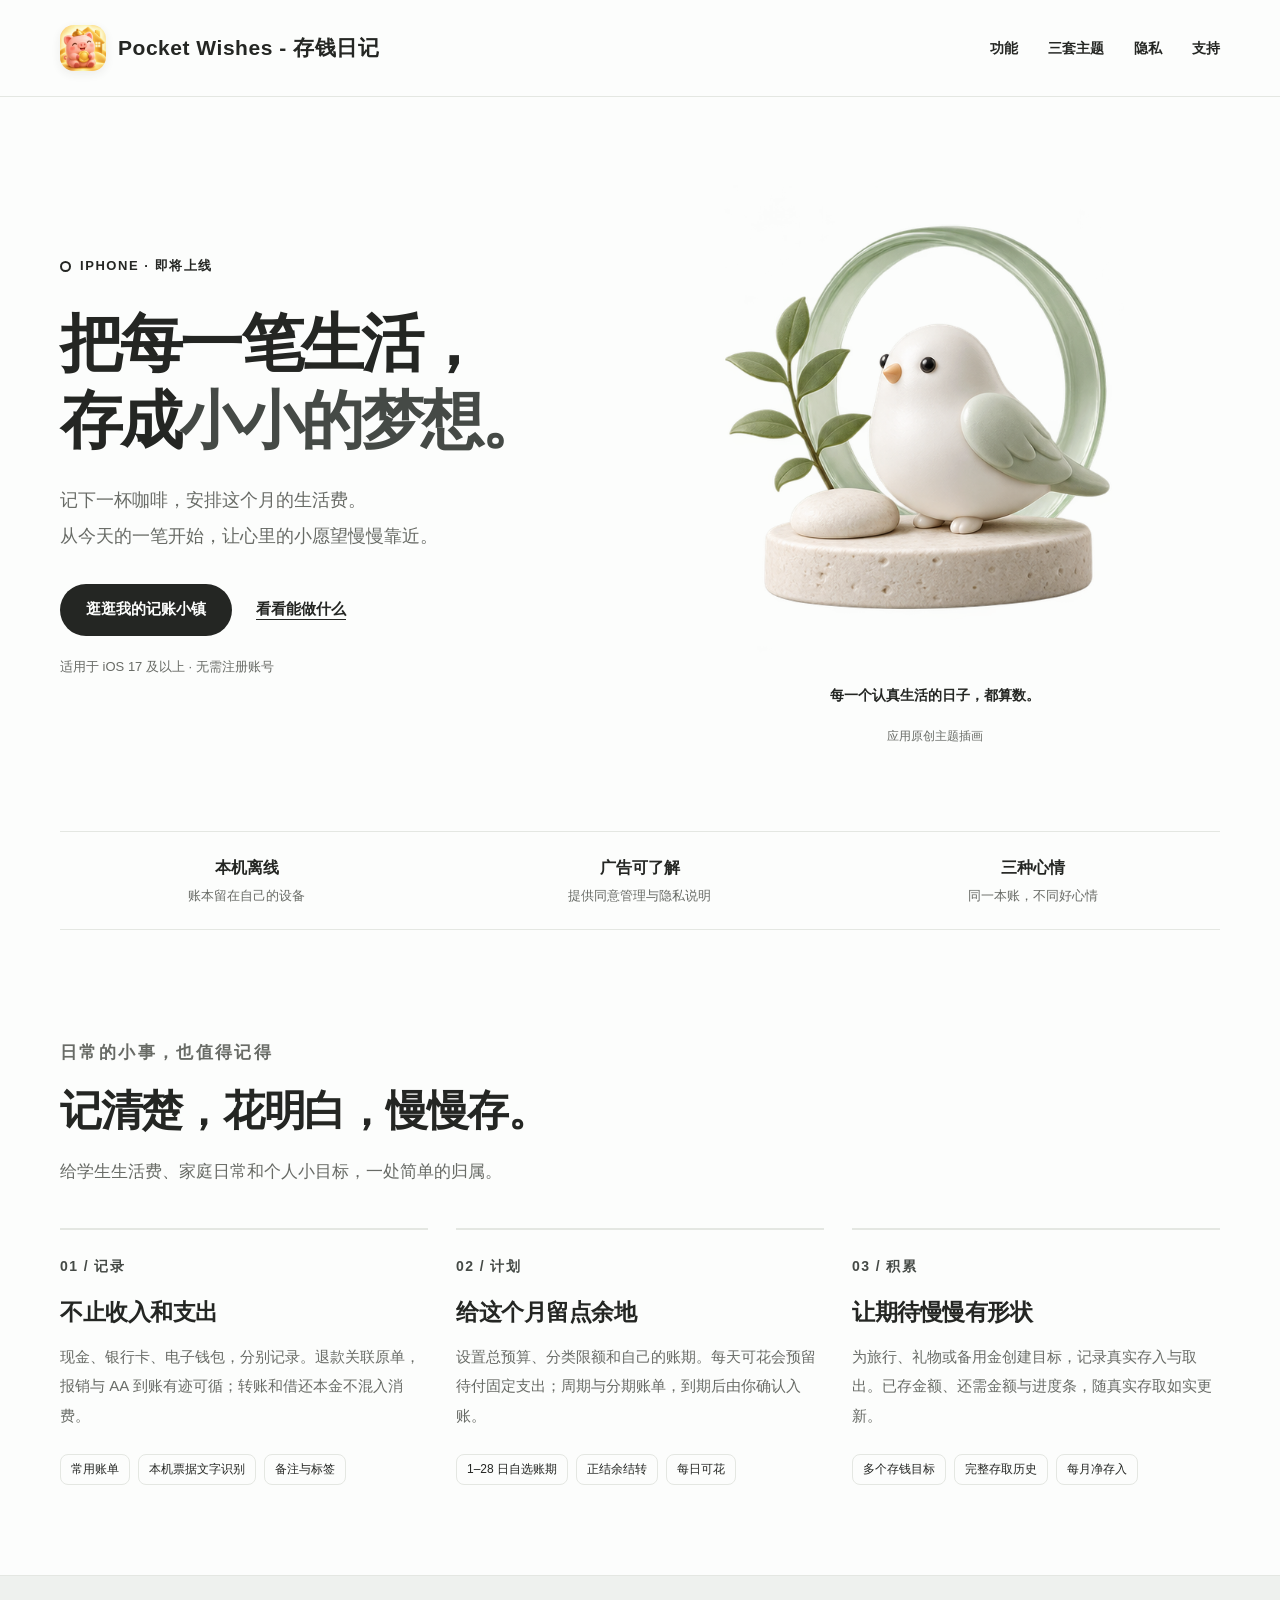
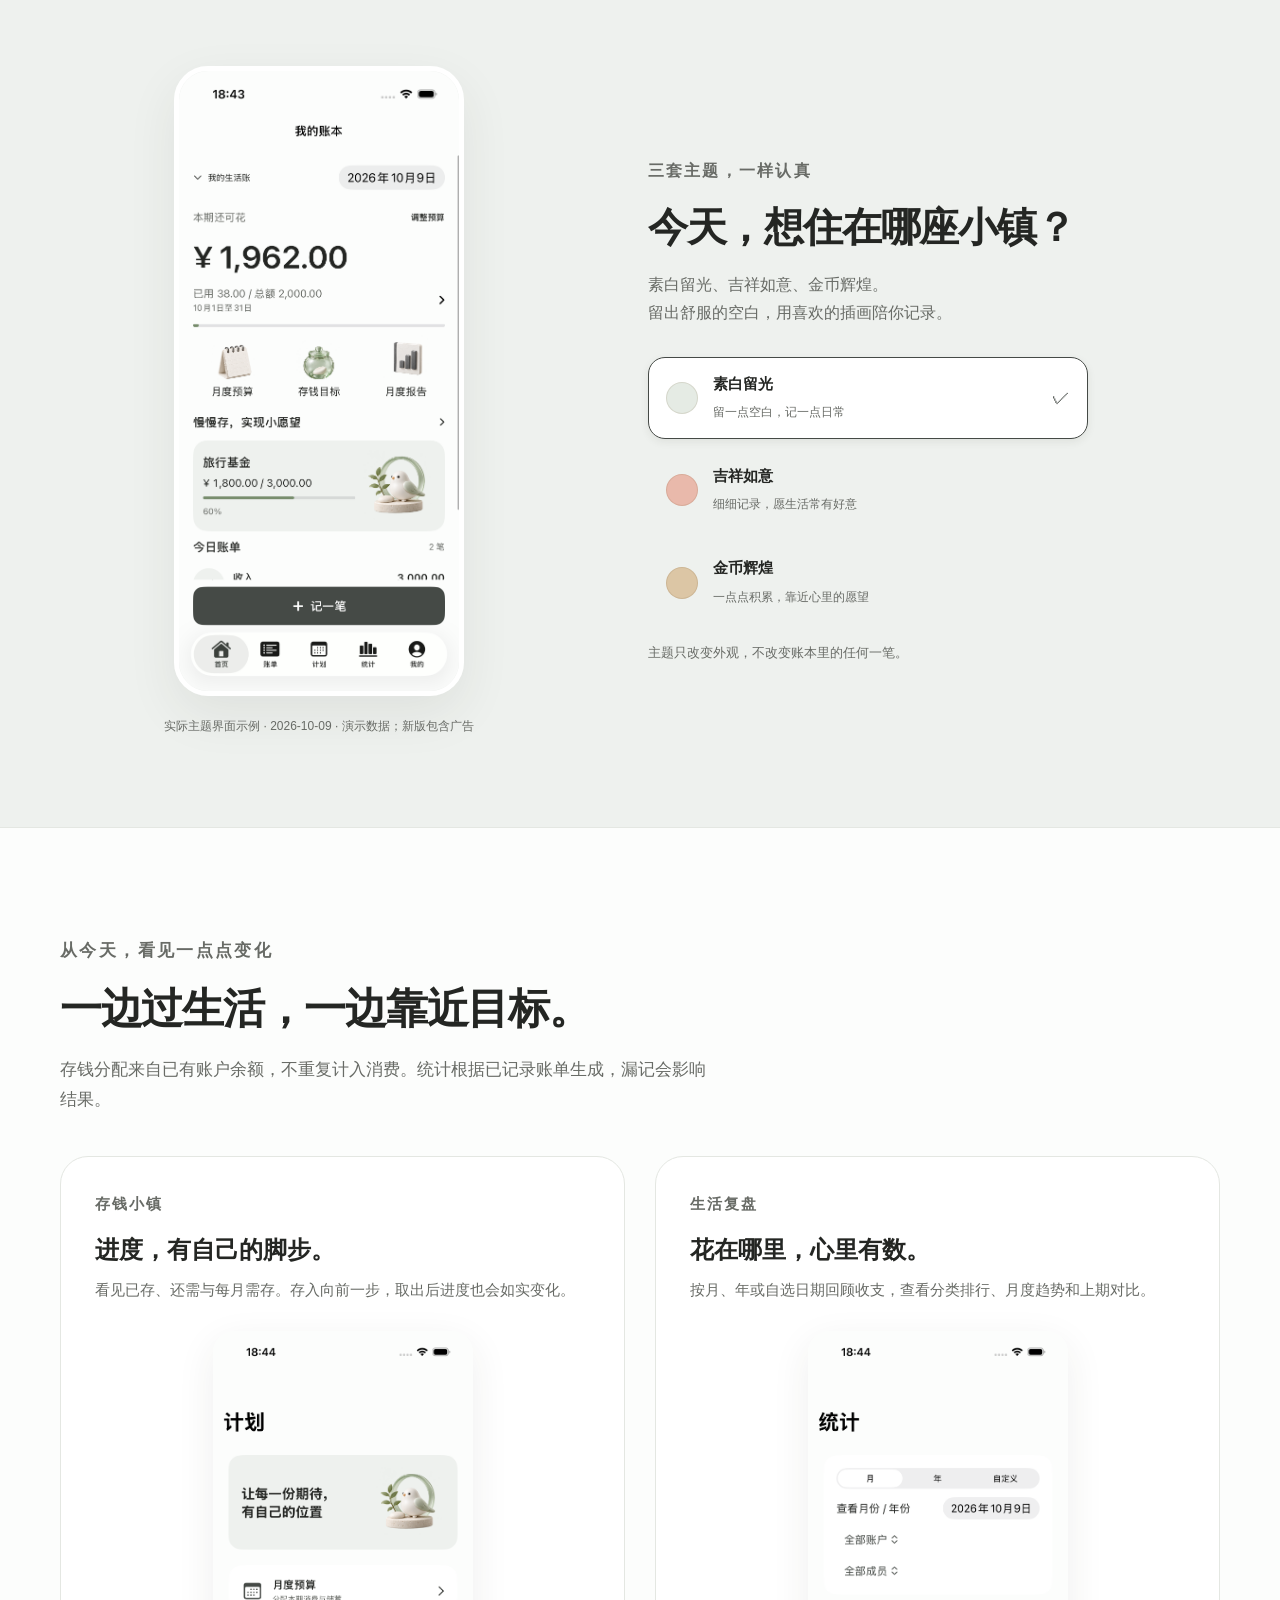
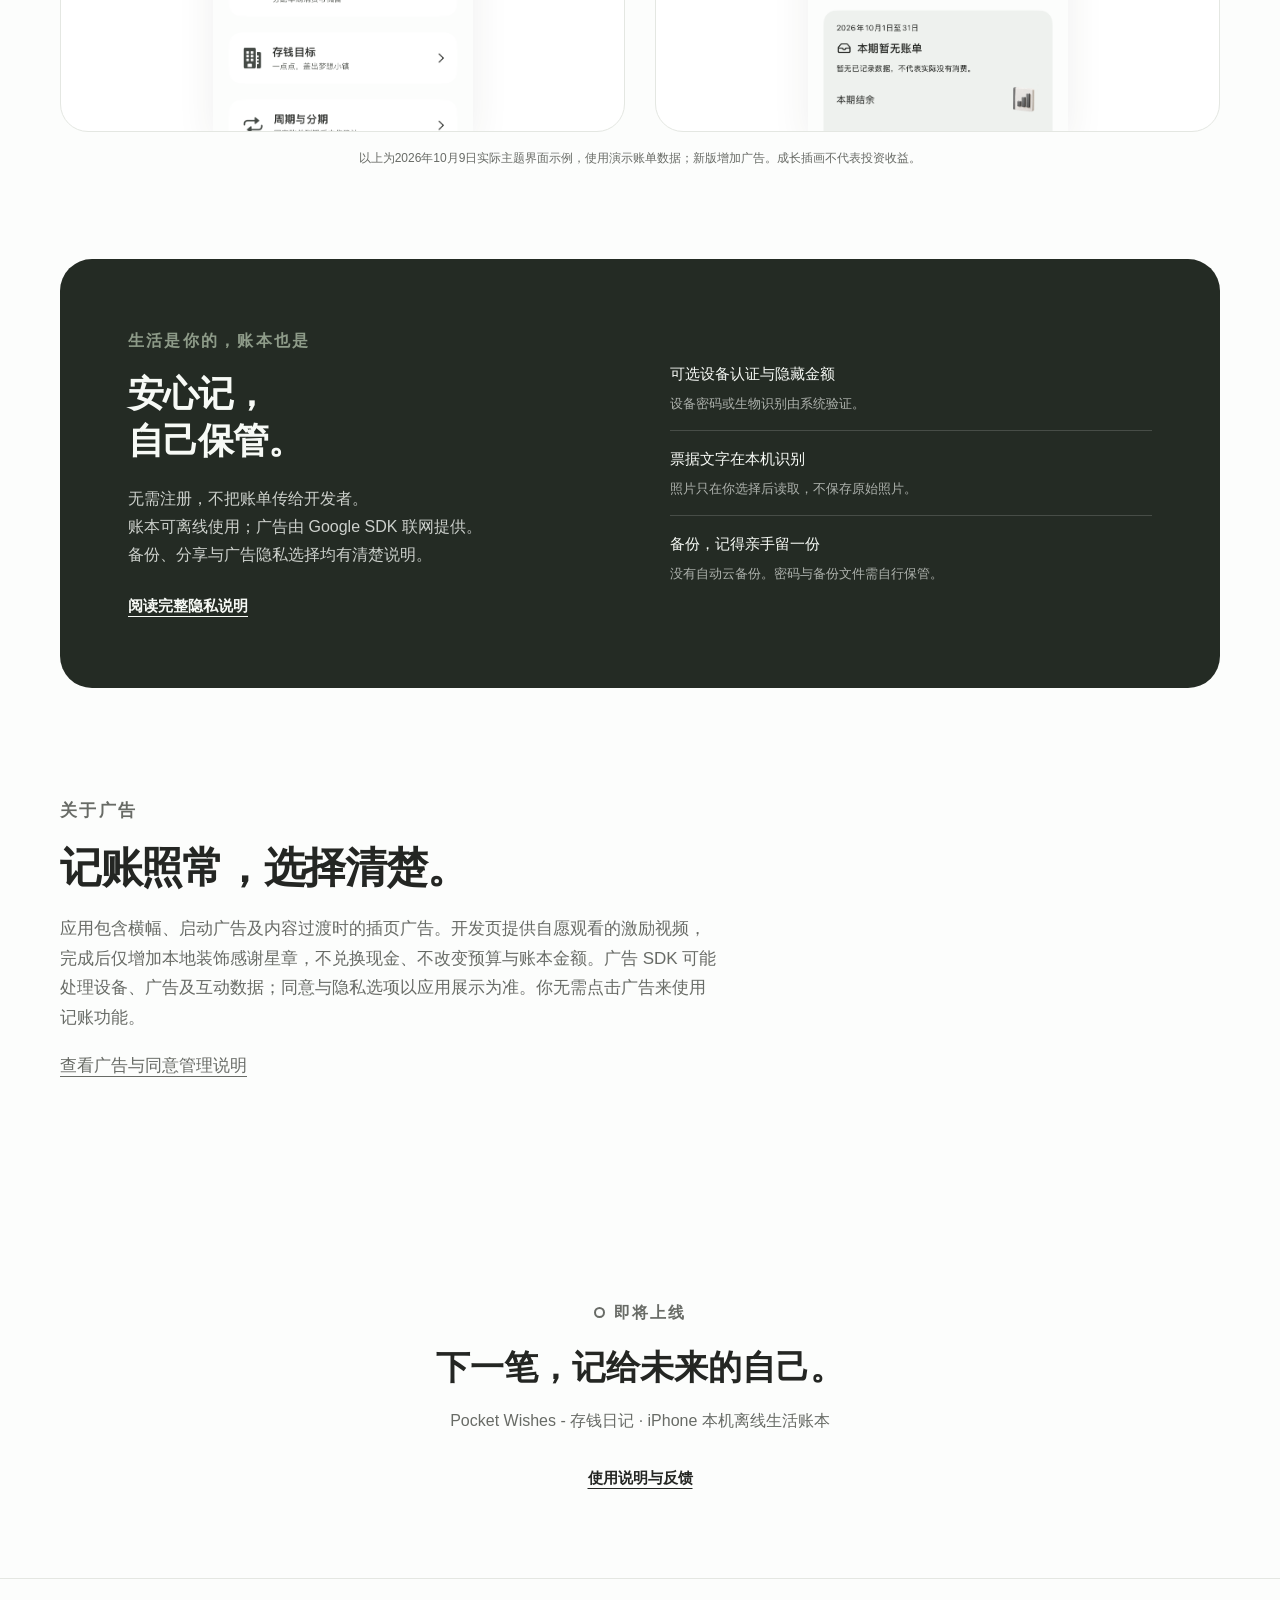
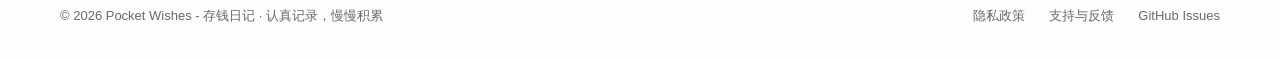
==== commit 31f6e098: "Show mascot artwork and align savings copy with native progress" ====
--- a/index.html
+++ b/index.html
@@ -14,7 +14,7 @@
 <main id="main">
   <div class="wrap">
     <section class="hero" aria-labelledby="hero-title">
-      <div><p class="release">iPhone · 即将上线</p><h1 id="hero-title">把每一笔生活，<br>存成<span>小小的梦想。</span></h1><p class="hero-lead">记下一杯咖啡，安排这个月的生活费。<br>从今天的一笔开始，让心里的小镇慢慢长大。</p><div class="hero-actions"><a class="pill-link" href="#themes">逛逛我的记账小镇</a><a class="text-link" href="#features">看看能做什么</a></div><p class="availability">适用于 iOS 17 及以上 · 无需注册账号</p></div>
+      <div><p class="release">iPhone · 即将上线</p><h1 id="hero-title">把每一笔生活，<br>存成<span>小小的梦想。</span></h1><p class="hero-lead">记下一杯咖啡，安排这个月的生活费。<br>从今天的一笔开始，让心里的小愿望慢慢靠近。</p><div class="hero-actions"><a class="pill-link" href="#themes">逛逛我的记账小镇</a><a class="text-link" href="#features">看看能做什么</a></div><p class="availability">适用于 iOS 17 及以上 · 无需注册账号</p></div>
       <div class="hero-art"><div class="art-cell"><img id="hero-artwork" src="assets/v10-art-cream.png" alt="素白留光主题原创存钱插画" width="1536" height="1024" fetchpriority="high"></div><p class="hero-note">每一个认真生活的日子，都算数。</p><p class="art-label">应用原创主题插画</p></div>
     </section>
     <div class="trust-strip" aria-label="产品特点"><div><strong>本机离线</strong><span>账本留在自己的设备</span></div><div><strong>广告可了解</strong><span>提供同意管理与隐私说明</span></div><div><strong>三种心情</strong><span>同一本账，不同好心情</span></div></div>
@@ -23,7 +23,7 @@
       <div class="feature-grid">
         <article class="feature"><span class="feature-num">01 / 记录</span><h3>不止收入和支出</h3><p>现金、银行卡、电子钱包，分别记录。退款关联原单，报销与 AA 到账有迹可循；转账和借还本金不混入消费。</p><div class="feature-tags"><span>常用账单</span><span>本机票据文字识别</span><span>备注与标签</span></div></article>
         <article class="feature"><span class="feature-num">02 / 计划</span><h3>给这个月留点余地</h3><p>设置总预算、分类限额和自己的账期。每天可花会预留待付固定支出；周期与分期账单，到期后由你确认入账。</p><div class="feature-tags"><span>1–28 日自选账期</span><span>正结余结转</span><span>每日可花</span></div></article>
-        <article class="feature"><span class="feature-num">03 / 积累</span><h3>让期待慢慢有形状</h3><p>为旅行、礼物或备用金创建目标，记录真实存入与取出。随着目标进度，小镇走过五个成长阶段。</p><div class="feature-tags"><span>多个存钱目标</span><span>完整存取历史</span><span>每月净存入</span></div></article>
+        <article class="feature"><span class="feature-num">03 / 积累</span><h3>让期待慢慢有形状</h3><p>为旅行、礼物或备用金创建目标，记录真实存入与取出。已存金额、还需金额与进度条，随真实存取如实更新。</p><div class="feature-tags"><span>多个存钱目标</span><span>完整存取历史</span><span>每月净存入</span></div></article>
       </div>
     </section>
   </div>
--- a/assets/site.css
+++ b/assets/site.css
@@ -10,3 +10,7 @@
 
 .hero-art:before{display:none}.art-cell{position:relative;overflow:hidden;aspect-ratio:1;width:min(100%,480px);margin:auto}.hero-art .art-cell img{position:absolute;width:200%;height:200%;max-width:none;top:0;left:0;transform:none;filter:none;object-fit:fill}.hero h1{font-weight:800}.hero-art{padding:18px}.theme-button:last-child{grid-column:auto}.theme-picker{max-width:440px}.phone-stage img{border-radius:34px;border-width:5px}.trust-strip{border-color:var(--line)}
 @media(max-width:640px){.theme-picker{grid-template-columns:1fr}.theme-button small,.theme-button:last-child small{display:block}.theme-check{display:block}.hero-art{max-width:360px;padding:0}.hero h1{font-size:39px}.hero-art .art-cell img{transform:none}}
+
+/* Show the decorative scene cell from the native 2x2 artwork atlas. */
+.hero-art .art-cell img{left:-100%;top:-100%}
+:root[data-theme="golden"] .hero-art .art-cell img{width:185.1852%;left:-85.1852%}
